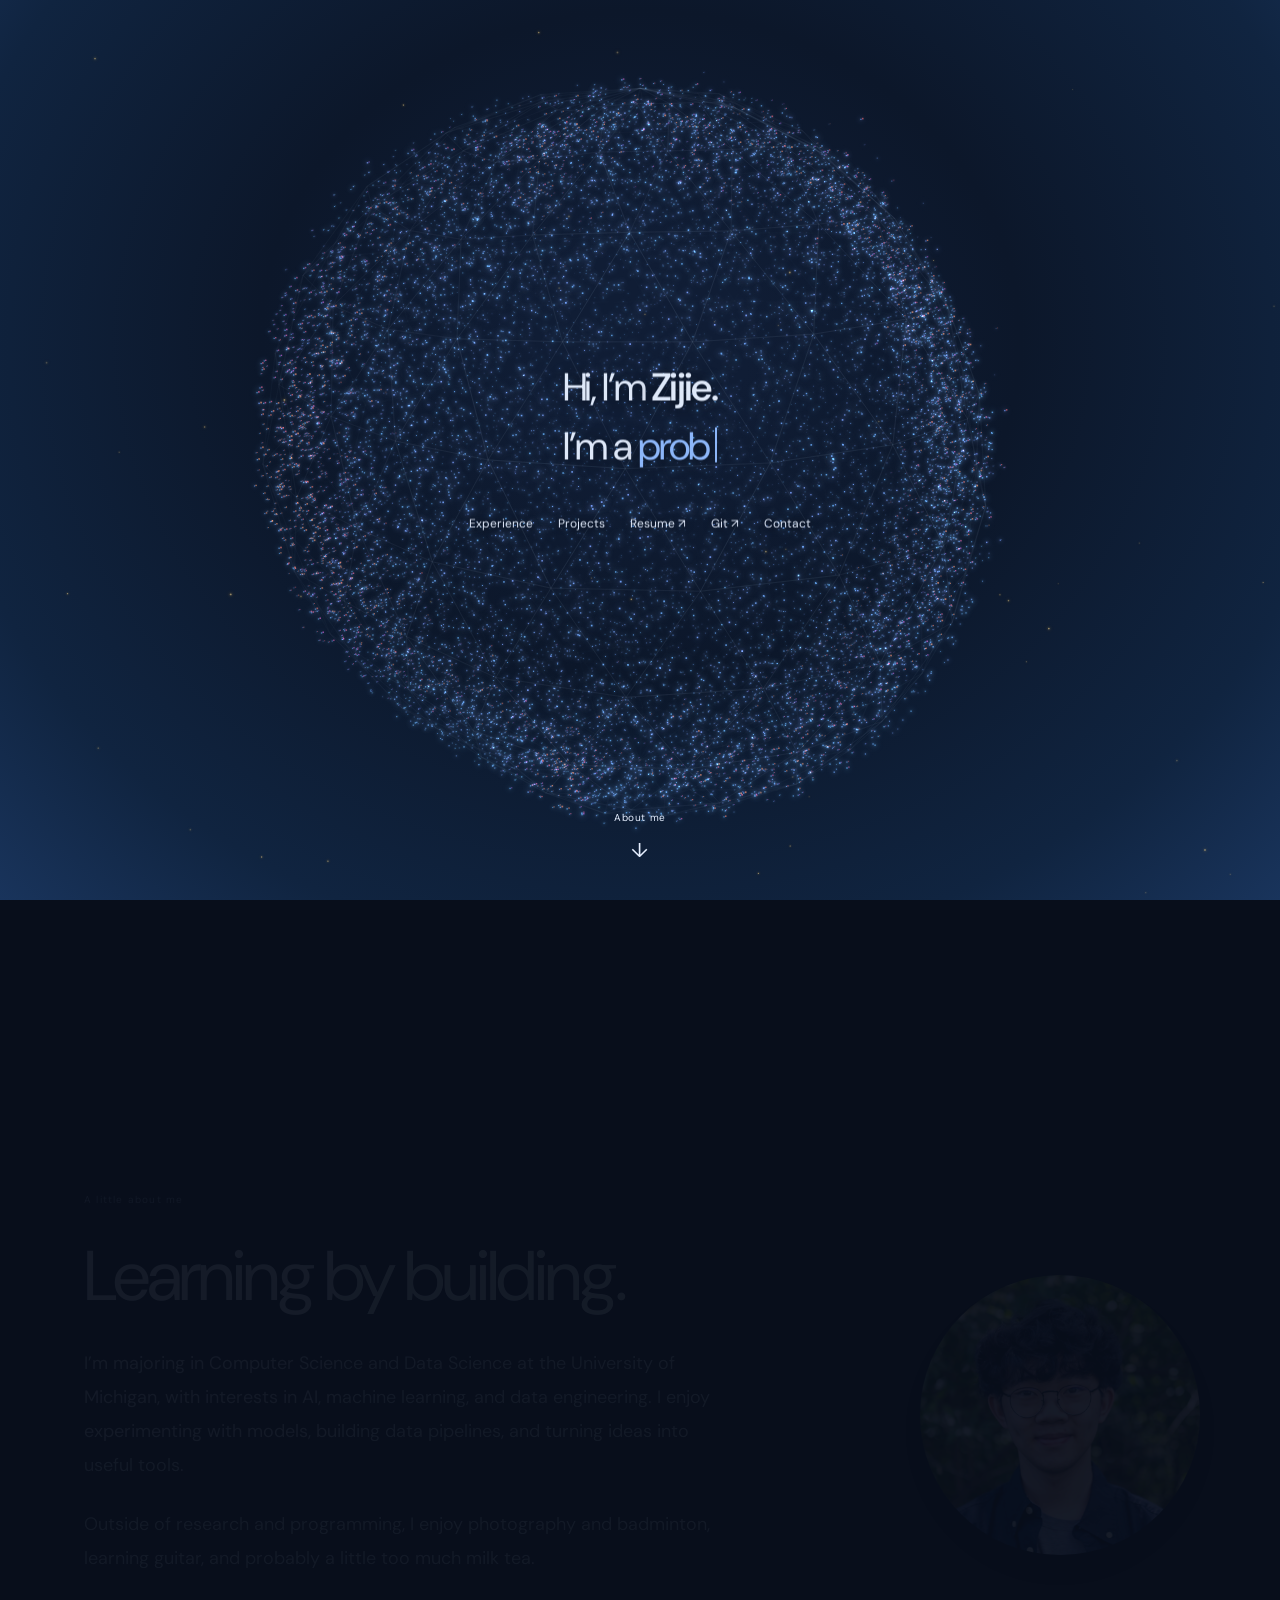
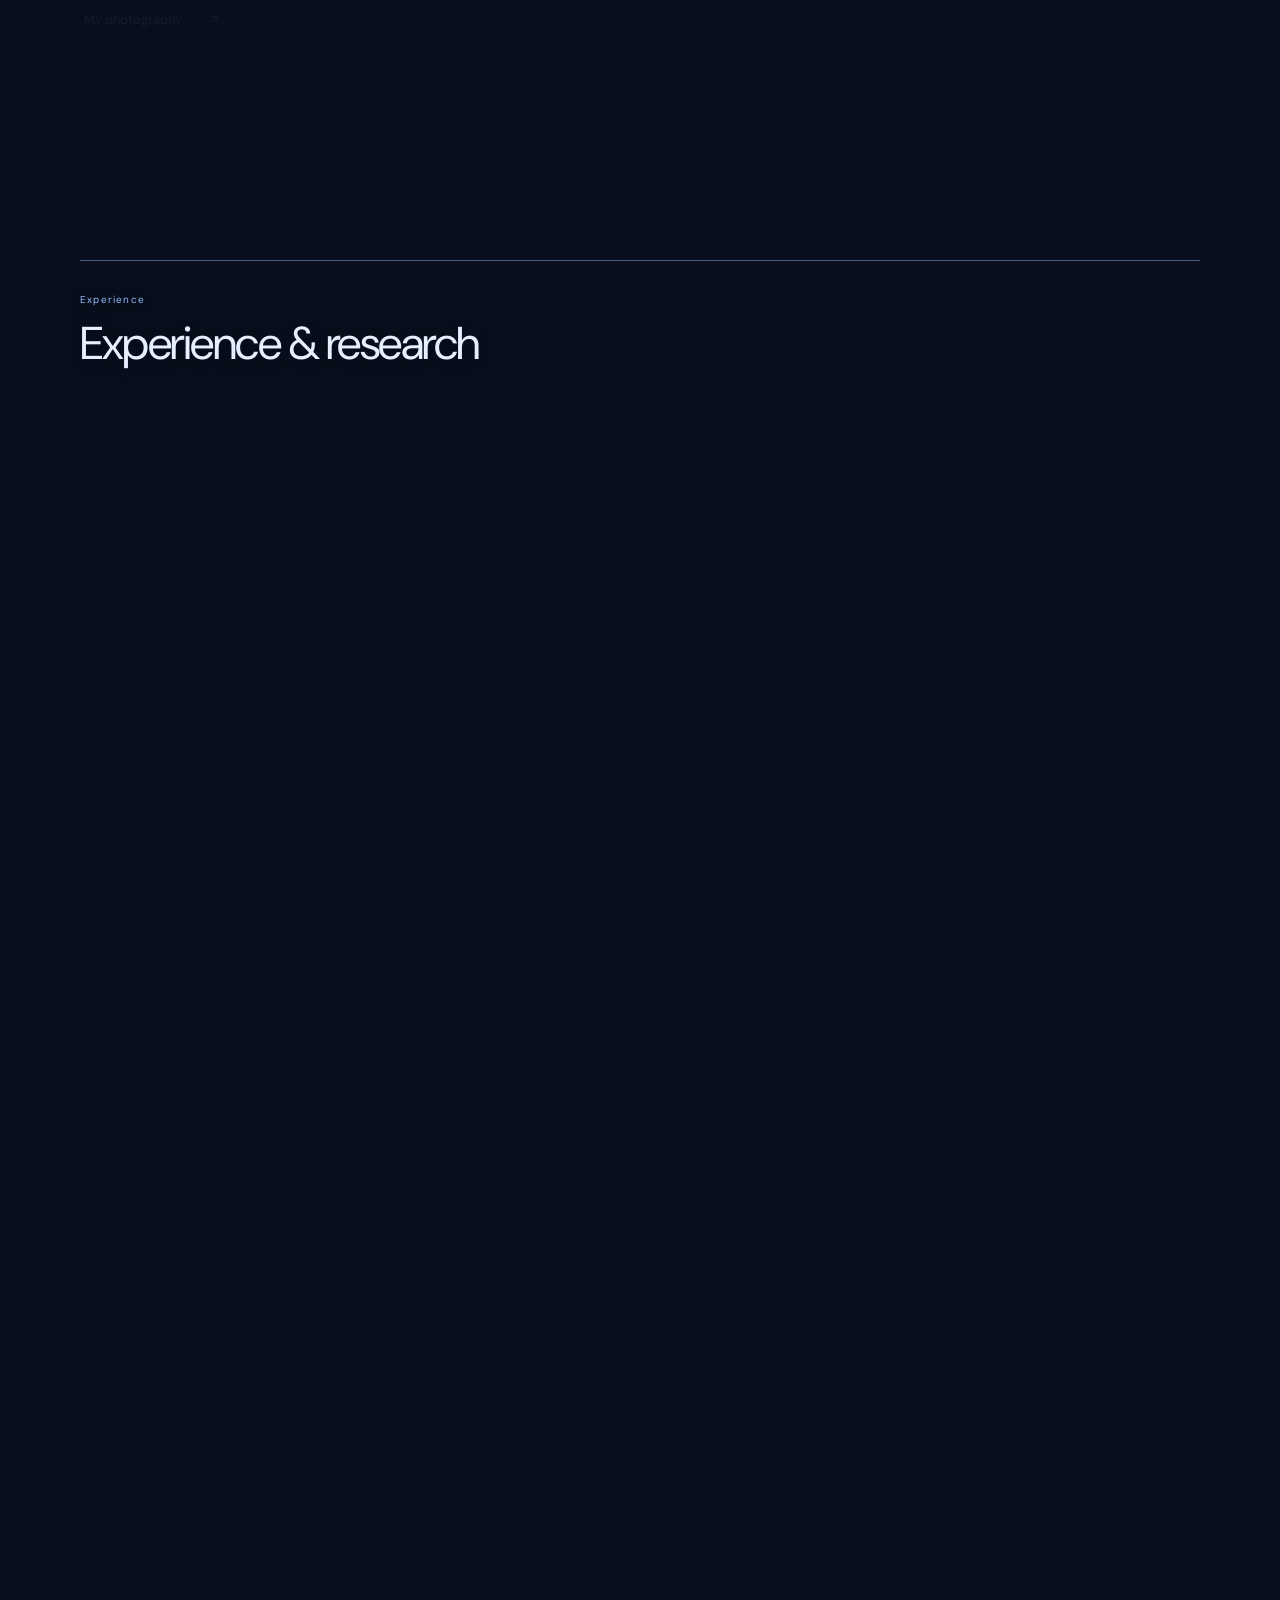
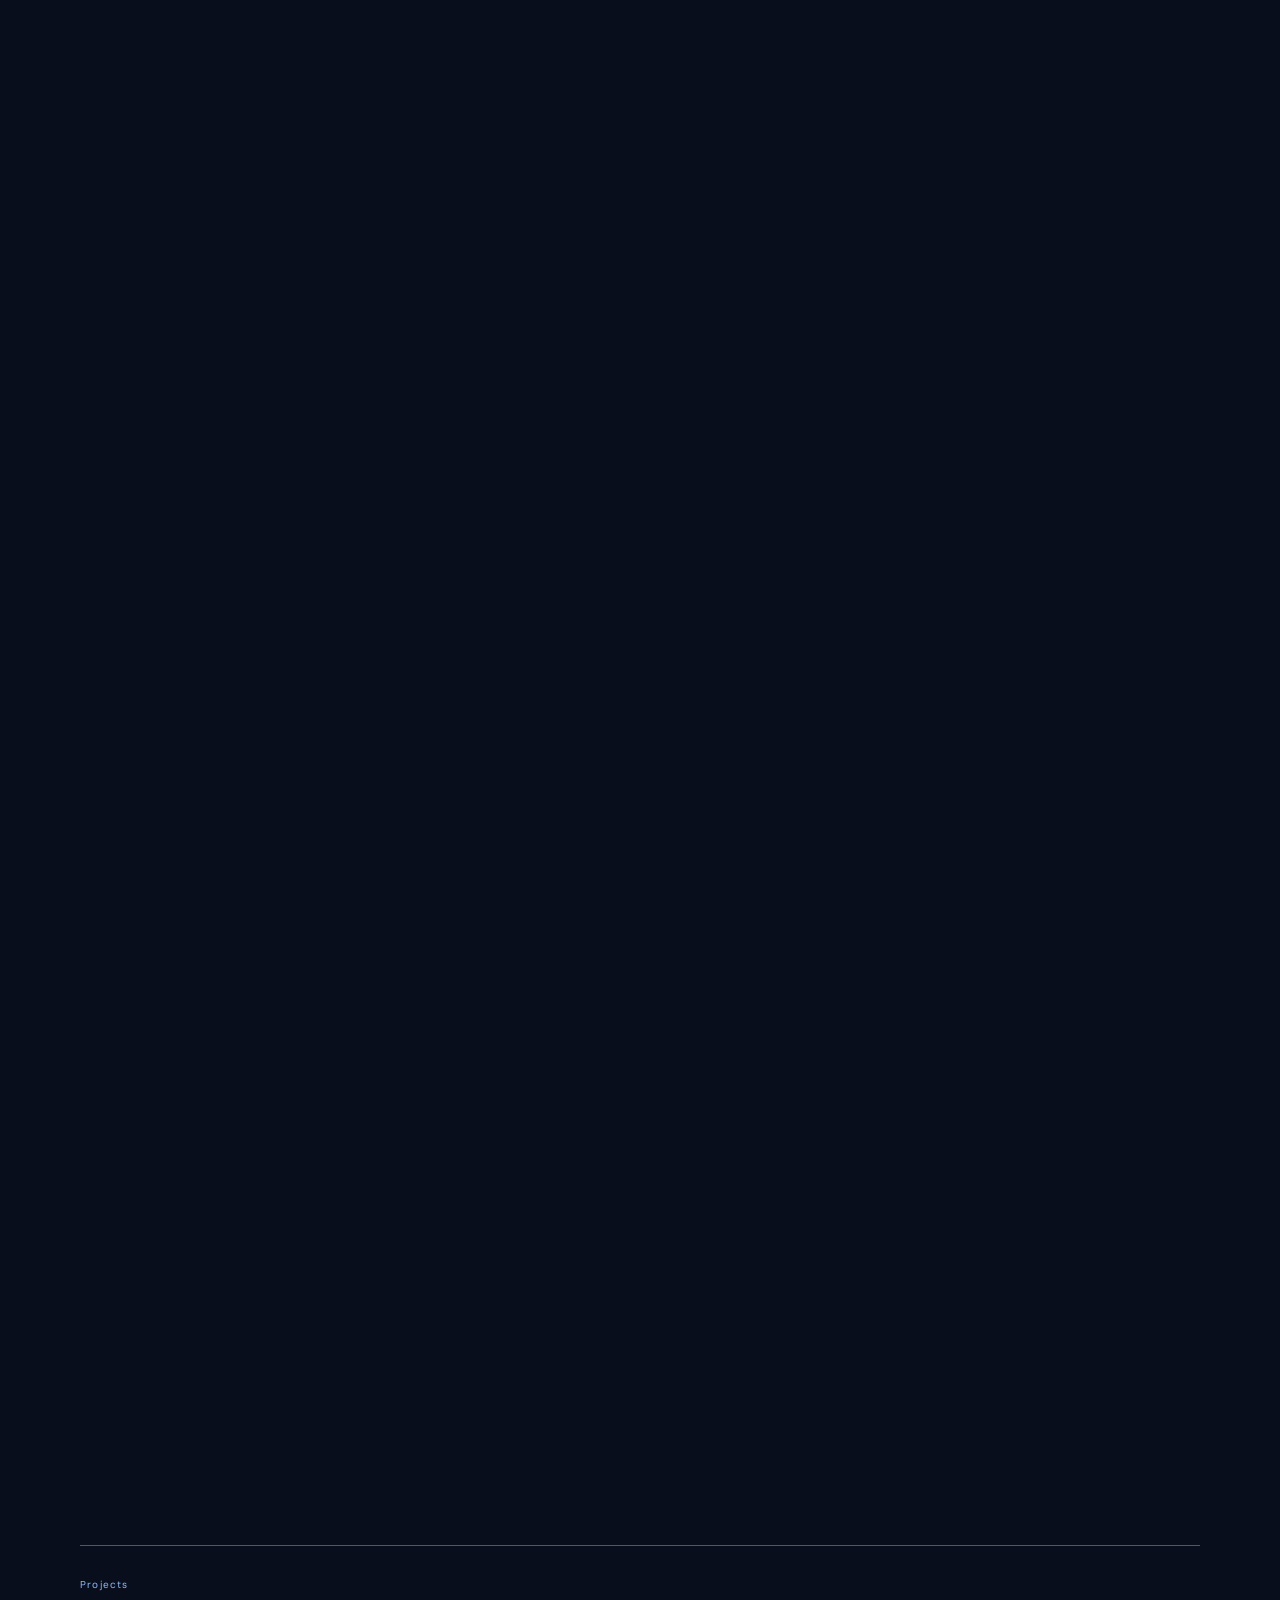
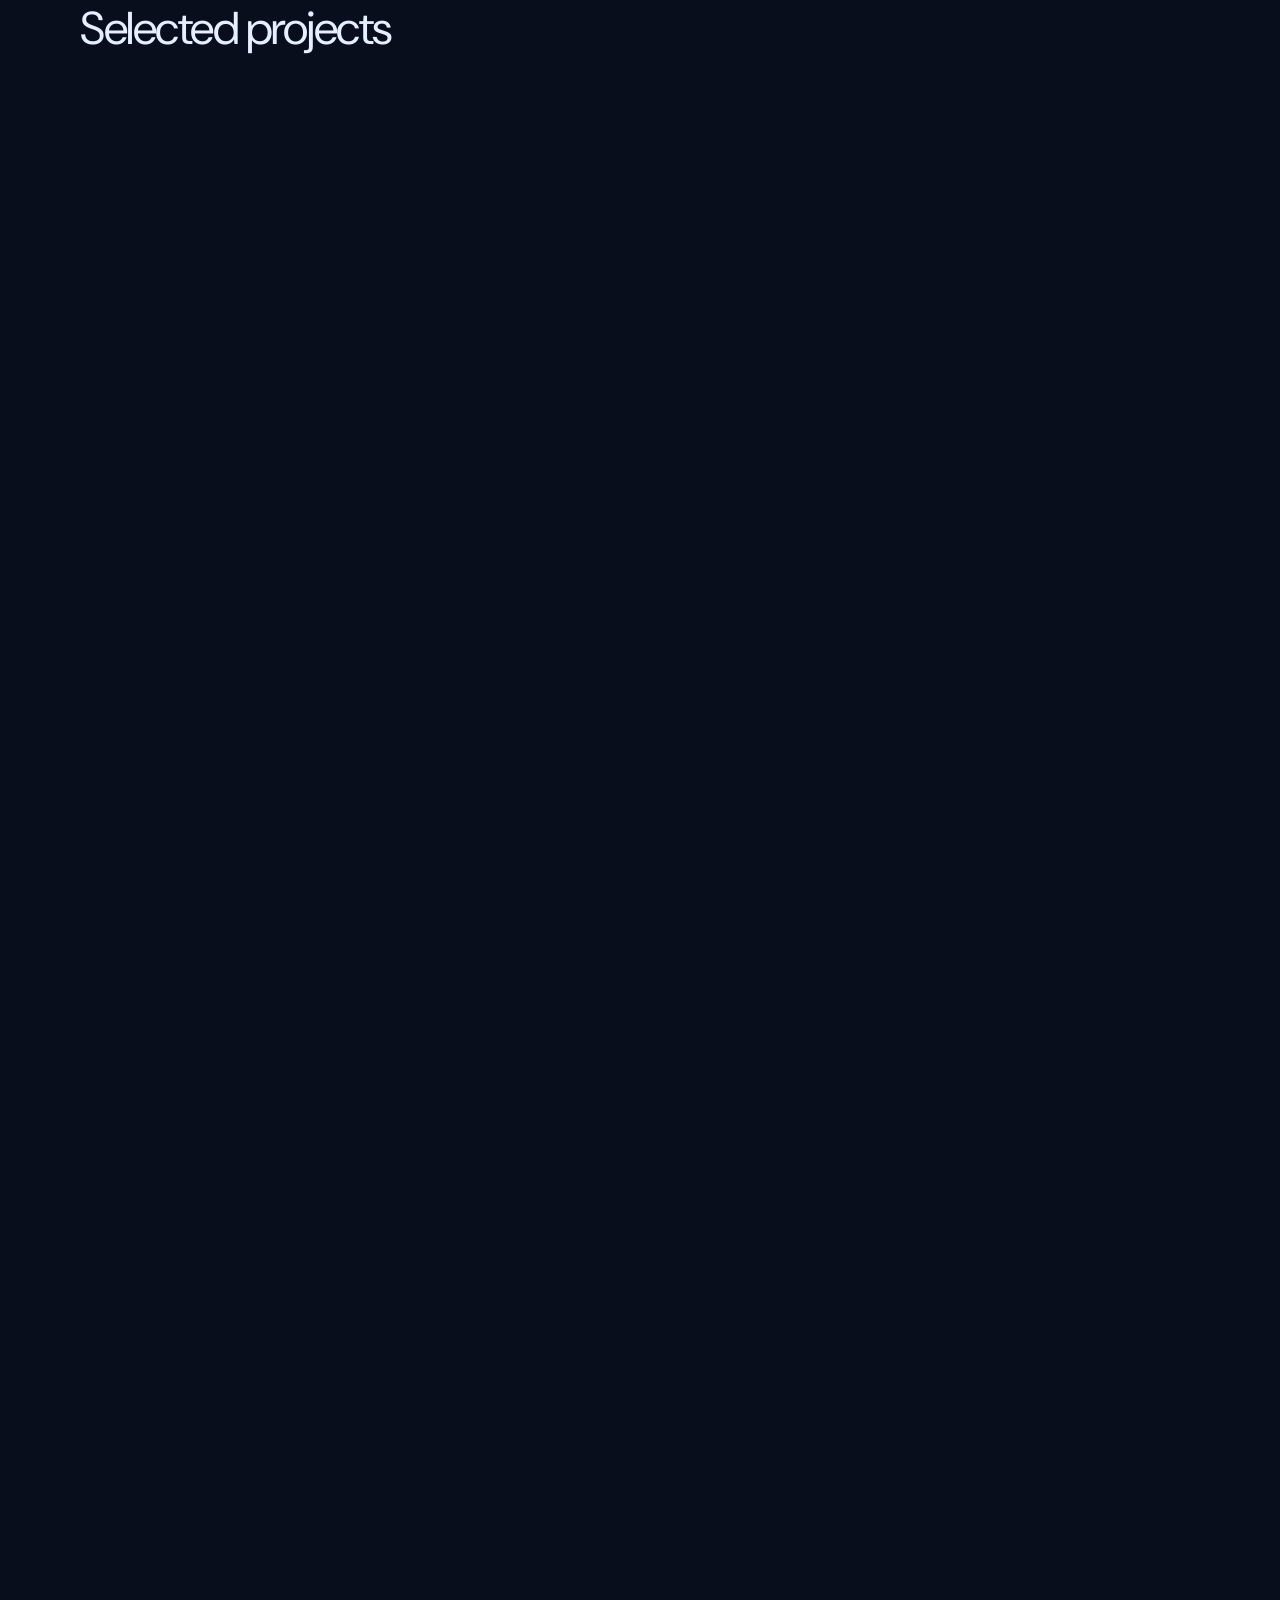
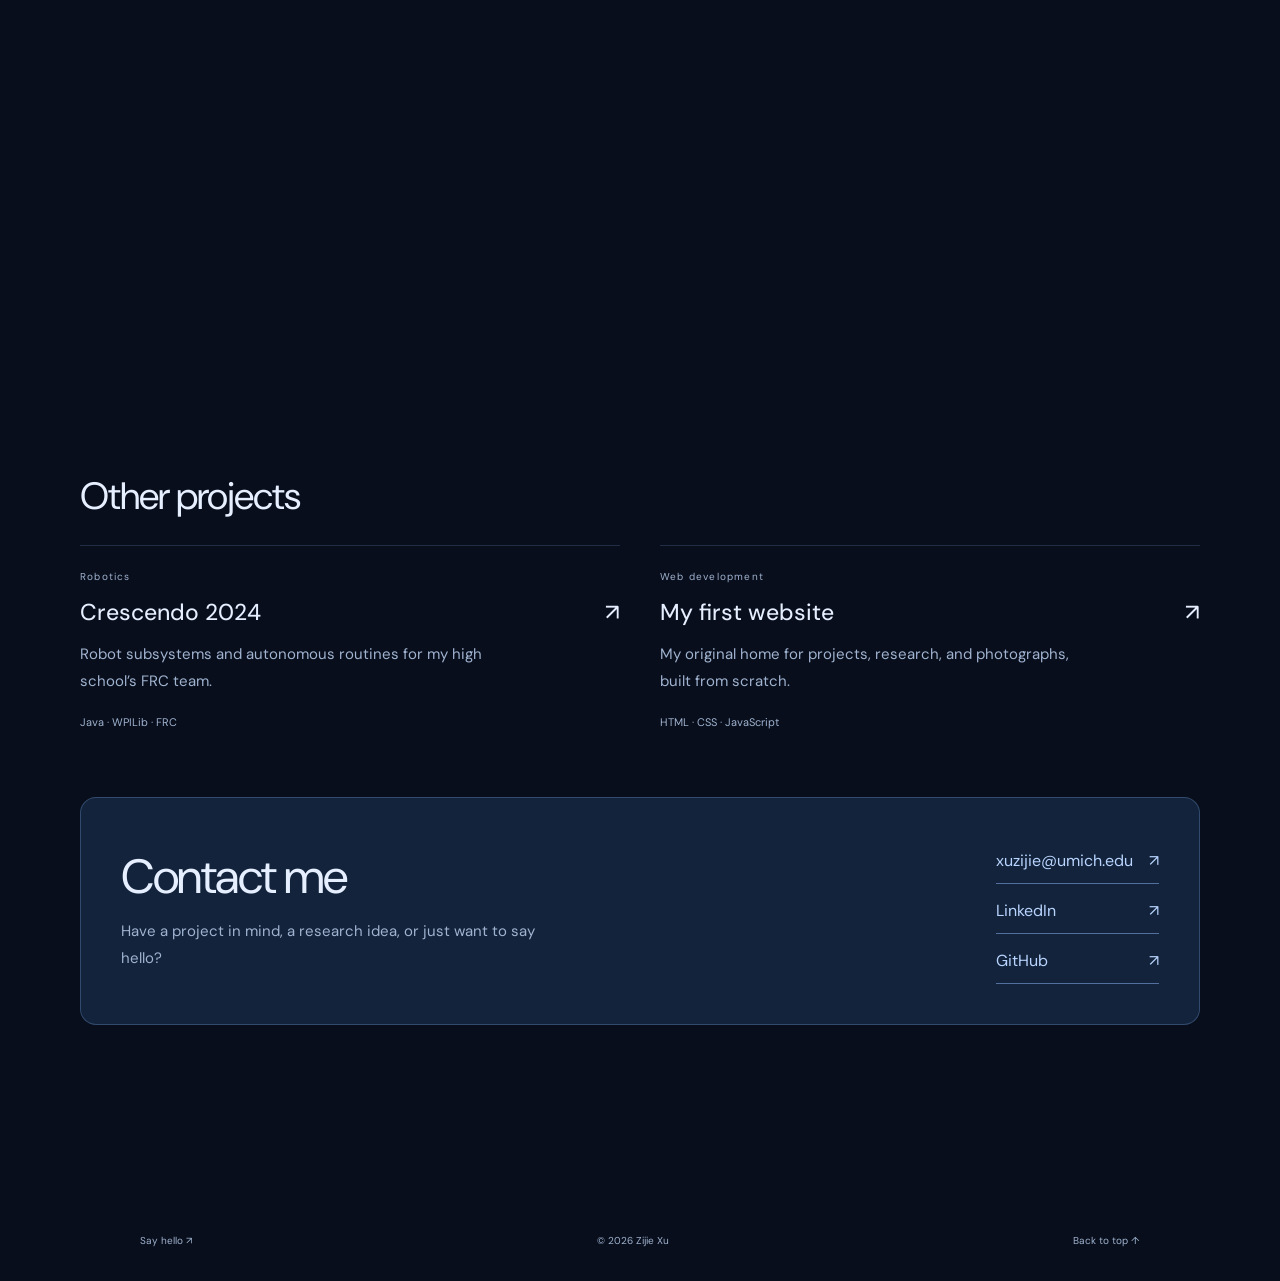
==== index.html @ b8e92b86 "initial commit" ====
<!doctype html>
<html lang="en">
<head>
  <meta charset="utf-8">
  <meta name="viewport" content="width=device-width, initial-scale=1">
  <meta name="description" content="I'm Zijie Xu, a Computer Science and Data Science student at the University of Michigan exploring machine learning, building things, and taking photos.">
  <meta name="theme-color" content="#080e1b">
  <meta property="og:title" content="Zijie Xu">
  <meta property="og:description" content="Data science, machine learning, and a little curiosity.">
  <title>Zijie Xu</title>
  <link rel="icon" href="assets/favicon.svg" type="image/svg+xml">
  <link rel="stylesheet" href="style.css">
  <script src="script.js" defer></script>
  <script src="motion.js" defer></script>
</head>
<body>
  <div class="sand-background" aria-hidden="true"><canvas id="sand"></canvas></div>
  <a class="skip-link" href="#main">Skip to content</a>
  <main id="main">
    <section id="about" class="intro" aria-labelledby="intro-title">
      <div class="intro-content">
        <h1 id="intro-title">Hi, I’m <strong>Zijie.</strong><br>I’m a <span class="role-word" data-role aria-live="polite"></span><span class="typing-caret" aria-hidden="true"></span></h1>
        <nav class="intro-links" aria-label="My links">
          <a href="#experience">Experience</a>
          <a href="#projects">Projects</a>
          <a href="assets/resume.pdf" target="_blank" rel="noopener">Resume ↗</a>
          <a href="https://github.com/xuz24" target="_blank" rel="noopener">Git ↗</a>
          <a href="#contact">Contact</a>
        </nav>
      </div>
      <a class="scroll-cue" href="#about-me" aria-label="Scroll to About me"><span>About me</span><span aria-hidden="true">↓</span></a>
    </section>
    <section id="about-me" class="bio-section" aria-labelledby="bio-title">
      <div class="bio-content">
        <p class="project-index">A little about me</p>
        <h2 id="bio-title">Learning by building.</h2>
        <p>I’m majoring in Computer Science and Data Science at the University of Michigan, with interests in AI, machine learning, and data engineering. I enjoy experimenting with models, building data pipelines, and turning ideas into useful tools.</p>
        <p>Outside of research and programming, I enjoy photography and badminton, learning guitar, and probably a little too much milk tea.</p>
        <a class="project-link" href="gallery.html">My photography <span aria-hidden="true">↗</span></a>
      </div>
      <img class="bio-photo" src="assets/profile.jpg" width="900" height="848" alt="Portrait of Zijie Xu" loading="lazy" decoding="async">
    </section>
    <section id="work" aria-label="Experience and projects">
      <section id="experience" class="work-experience" aria-labelledby="experience-title">
        <article class="experience-entry experience-with-image experience-entry-first">
          <header class="section-heading">
            <p class="project-index">Experience</p>
            <h2 id="experience-title">Experience &amp; research</h2>
          </header>
          <div class="experience-content">
            <p class="project-index">01 / 05 <span>Experience</span></p>
            <h3>GEMS Lab</h3>
            <p class="experience-role">Research Intern</p>
          <div class="experience-meta">
            <p><time datetime="2026-03">March 2026</time> — Present</p>
            <p>Ann Arbor, MI</p>
          </div>
            <ul>
              <li>Reimplemented MD-Syn in PyTorch without published code to reproduce baseline results for drug–drug synergy prediction, achieving <strong>0.91 AUROC</strong> on DrugCombDB.</li>
              <li>Conducted ablation studies across 1D and 2D feature extraction modules, finding that 1D features accounted for approximately <strong>99% of AUROC performance</strong>, while adding 2D features improved recall by <strong>2.4 points</strong>.</li>
              <li>Implemented Tucker decomposition to generate drug–protein graph embeddings, improving AUROC by <strong>0.02–0.07</strong> over the identity-only baseline on in- and out-of-distribution drug splits.</li>
            </ul>
          </div>
          <a class="experience-visual" href="assets/graph_overview.png" target="_blank" rel="noopener" aria-label="View full-size image: DrugComb drug–protein graph and connection statistics">
            <img src="assets/graph_overview.png" width="3060" height="1800" alt="DrugComb drug–protein graph and connection statistics" loading="lazy" decoding="async">
          </a>
        </article>

        <article class="experience-entry experience-with-image">
          <div class="experience-content">
            <p class="project-index">02 / 05 <span>Experience</span></p>
            <h3>Michigan Institute for Data and AI in Society</h3>
            <p class="experience-role">Software Developer</p>
          <div class="experience-meta">
            <p><time datetime="2026-08">Aug. 2026</time> — Present</p>
            <p>Ann Arbor, MI</p>
          </div>
            <ul>
              <li>Updated a federal grant tracker used by <strong>675+ affiliate faculty members</strong>, adding <strong>1,100+ opportunities</strong> and improving pipelines that process data from Grants.gov, SAM.gov, and the Federal Register.</li>
            </ul>
          </div>
          <a class="experience-visual" href="assets/grant_tracker.png" target="_blank" rel="noopener" aria-label="View full-size image: MIDAS AI and Data Science Funding Digest grant tracker">
            <img src="assets/grant_tracker.png" width="2516" height="1514" alt="MIDAS AI and Data Science Funding Digest grant tracker" loading="lazy" decoding="async">
          </a>
        </article>

        <article class="experience-entry experience-with-image">
          <div class="experience-content">
            <p class="project-index">03 / 05 <span>Experience</span></p>
            <h3>Innovation for Impact</h3>
            <p class="experience-role">Software Developer</p>
          <div class="experience-meta">
            <p><time datetime="2026-01">Jan. 2026</time> — Present</p>
            <p>Ann Arbor, MI</p>
          </div>
            <ul>
              <li>Built a chemotherapy dose scheduling web app for Michigan Medicine using <strong>Flask and a SQLite + JSON database</strong>, collaborating with a cross-functional team to replace pen-and-paper workflows and improve efficiency.</li>
            </ul>
          </div>
          <a class="experience-visual" href="assets/mich_med.png" target="_blank" rel="noopener" aria-label="View full-size image: Michigan Medicine chemotherapy dose scheduling application">
            <img src="assets/mich_med.png" width="1884" height="1414" alt="Michigan Medicine chemotherapy dose scheduling application" loading="lazy" decoding="async">
          </a>
        </article>

        <article class="experience-entry experience-with-image">
          <div class="experience-content">
            <p class="project-index">04 / 05 <span>Experience</span></p>
            <h3>ARTIST Group</h3>
            <p class="experience-role">Research Assistant</p>
          <div class="experience-meta">
            <p><time datetime="2025-05">May 2025</time> — <time datetime="2025-12">Dec. 2025</time></p>
            <p>Ann Arbor, MI</p>
          </div>
            <ul>
              <li>Reduced manual data processing time by <strong>70%</strong> with a Python pipeline that automated cement plant-to-city transport distance calculations using the OpenRouteService API.</li>
              <li>Optimized routes to cut transportation carbon emissions by <strong>16%</strong>, implementing a minimum-cost flow algorithm to model cement distribution.</li>
            </ul>
          </div>
          <a class="experience-visual" href="assets/cement_flow.png" target="_blank" rel="noopener" aria-label="View full-size image: Cement distribution dashboard showing shipment routes and flow volumes">
            <img src="assets/cement_flow.png" width="2334" height="1552" alt="Cement distribution dashboard showing shipment routes and flow volumes" loading="lazy" decoding="async">
          </a>
        </article>

        <article class="experience-entry experience-with-image">
          <div class="experience-content">
            <p class="project-index">05 / 05 <span>Experience</span></p>
            <h3>Computer Vision Lab</h3>
            <p class="experience-role">Research Intern</p>
          <div class="experience-meta">
            <p><time datetime="2025-05">May 2025</time> — <time datetime="2025-08">Aug. 2025</time></p>
            <p>East Lansing, MI</p>
          </div>
            <ul>
              <li>Built a PyTorch evaluation framework using MaskDINO to compare object-masked and full-image depth estimation metrics, revealing model bias toward foreground objects over global scene geometry.</li>
              <li>Evaluated Metric3D and UniDepth across distance ranges on KITTI and DDAD benchmarks using NumPy and OpenCV, finding a <strong>15–20% accuracy drop beyond 30 meters</strong>.</li>
            </ul>
          </div>
          <a class="experience-visual" href="assets/metric3d.png" target="_blank" rel="noopener" aria-label="View full-size image: Metric3D examples showing source images, depth estimates, and surface normals">
            <img src="assets/metric3d.png" width="1842" height="778" alt="Metric3D examples showing source images, depth estimates, and surface normals" loading="lazy" decoding="async">
          </a>
        </article>
      </section>
      <section id="projects" class="projects" aria-labelledby="projects-title">
      <article class="project-section project-with-image project-section-first">
        <header class="section-heading">
          <p class="project-index">Projects</p>
          <h2 id="projects-title">Selected projects</h2>
        </header>
        <div class="project-content">
          <p class="project-index">01 / 04 <span>Generative AI</span></p>
          <h2>Instruction-Tuned Diffusion Model for Image Editing</h2>
          <p class="project-description">Fine-tuned Stable Diffusion with LoRA for text-conditioned image edits, using classifier-free guidance on both text and source images to control edit strength and prompt adherence.</p>
          <p class="project-description project-result">Trained on the Great Lakes HPC cluster for <strong>50+ hours</strong> on <strong>250k+ instruction–image pairs</strong>.</p>
          <p class="project-stack">Python · PyTorch · Stable Diffusion</p>
          <a class="project-link" href="https://github.com/xuz24/nl_image_editor" target="_blank" rel="noopener">View project on GitHub <span aria-hidden="true">↗</span></a>
        </div>
        <a class="project-visual" href="assets/diffusion.png" target="_blank" rel="noopener" aria-label="View full-size image: Diffusion image editor showing a city photograph transformed into a Van Gogh-style painting">
          <img src="assets/diffusion.png" width="2904" height="1522" alt="Diffusion image editor showing a city photograph transformed into a Van Gogh-style painting" loading="lazy" decoding="async">
        </a>
      </article>
      <article class="project-section project-with-image">
        <div class="project-content">
          <p class="project-index">02 / 04 <span>Accessibility</span></p>
          <h2>A small gesture.<br>A new way to connect.</h2>
          <p class="project-description">VoiceLink turns facial and head movements into real-time web controls, creating a hands-free experience for people with motor impairments.</p>
          <p class="project-stack">MediaPipe · React · Python</p>
          <a class="project-link" href="https://devpost.com/software/voicelink-3o41in" target="_blank" rel="noopener">VoiceLink <span aria-hidden="true">↗</span></a>
        </div>
        <a class="project-visual" href="assets/voicelink.png" target="_blank" rel="noopener" aria-label="View full-size image: VoiceLink gesture-controlled communication interface">
          <img src="assets/voicelink.png" width="3016" height="1718" alt="VoiceLink interface with a camera view, suggested responses, and a gesture-controlled keyboard" loading="lazy" decoding="async">
        </a>
      </article>
      <article class="project-section project-with-image">
        <div class="project-content">
          <p class="project-index">03 / 04 <span>Machine learning</span></p>
          <h2>The first 15 minutes<br>tell a story.</h2>
          <p class="project-description">Analyzing early-game metrics from 10,000+ professional League of Legends matches to predict the outcome, with 74% classification accuracy.</p>
          <p class="project-stack">Python · pandas · scikit-learn</p>
          <a class="project-link" href="https://github.com/xuz24/league-of-legends-analysis" target="_blank" rel="noopener">League of Legends Analysis <span aria-hidden="true">↗</span></a>
        </div>
        <a class="project-visual" href="assets/league_analysis.png" target="_blank" rel="noopener" aria-label="View full-size image: League of Legends prediction model results and training and testing score comparison">
          <img src="assets/league_analysis.png" width="1600" height="1578" alt="League of Legends prediction model results and training and testing score comparison" loading="lazy" decoding="async">
        </a>
      </article>
      <article class="project-section project-with-image">
        <div class="project-content">
          <p class="project-index">04 / 04 <span>Data analysis</span></p>
          <h2>Finding patterns<br>in the wild.</h2>
          <p class="project-description">Exploring the balance between wolves and moose on Isle Royale through population data, regression modeling, and hypothesis testing.</p>
          <p class="project-stack">pandas · NumPy · Matplotlib · seaborn</p>
          <a class="project-link" href="https://github.com/xuz24/isle-royale-wolf-moose" target="_blank" rel="noopener">Isle Royale Population Analysis <span aria-hidden="true">↗</span></a>
        </div>
        <a class="project-visual" href="assets/isle_royale.png" target="_blank" rel="noopener" aria-label="View full-size image: Isle Royale exploratory analysis showing the distribution of moose ages at death">
          <img src="assets/isle_royale.png" width="1186" height="1350" alt="Isle Royale exploratory analysis showing the distribution of moose ages at death" loading="lazy" decoding="async">
        </a>
      </article>
      </section>
    </section>
    <section class="closing-section" aria-label="Other projects and contact">
      <section class="other-projects" aria-labelledby="other-projects-title">
        <h2 id="other-projects-title">Other projects</h2>
        <div class="other-projects-grid">
          <article class="other-project">
            <p class="project-index">Robotics</p>
            <h3><a href="https://github.com/1504/Crescendo2024" target="_blank" rel="noopener">Crescendo 2024 <span aria-hidden="true">↗</span></a></h3>
            <p>Robot subsystems and autonomous routines for my high school’s FRC team.</p>
            <p class="project-stack">Java · WPILib · FRC</p>
          </article>
          <article class="other-project">
            <p class="project-index">Web development</p>
            <h3><a href="https://github.com/xuz24/website" target="_blank" rel="noopener">My first website <span aria-hidden="true">↗</span></a></h3>
            <p>My original home for projects, research, and photographs, built from scratch.</p>
            <p class="project-stack">HTML · CSS · JavaScript</p>
          </article>
        </div>
      </section>
      <section id="contact" class="contact-card" aria-labelledby="contact-title">
        <div>
          <h2 id="contact-title">Contact me</h2>
          <p>Have a project in mind, a research idea, or just want to say hello?</p>
        </div>
        <div class="contact-links">
          <a class="contact-link" href="mailto:xuzijie@umich.edu">xuzijie@umich.edu <span aria-hidden="true">↗</span></a>
          <a class="contact-link" href="https://www.linkedin.com/in/zijie-xu/" target="_blank" rel="noopener">LinkedIn <span aria-hidden="true">↗</span></a>
          <a class="contact-link" href="https://github.com/xuz24" target="_blank" rel="noopener">GitHub <span aria-hidden="true">↗</span></a>
        </div>
      </section>
    </section>
  </main>
  <footer><a href="mailto:xuzijie@umich.edu">Say hello ↗</a><span>© <span data-year>2026</span> Zijie Xu</span><a href="#about">Back to top ↑</a></footer>
</body>
</html>
---- style.css ----
@import url('https://fonts.googleapis.com/css2?family=DM+Sans:wght@400;450;500;550&display=swap');

:root {
  color-scheme: dark;
  --ink: #e6efff;
  --blue: #91bbff;
  --muted: #a0b3d0;
}
* { box-sizing: border-box; }
html { scroll-behavior: smooth; overscroll-behavior-y: none; }
html:has(.intro) { scroll-snap-type: y mandatory; }
.intro, .bio-section, .experience-entry, .project-section { scroll-snap-align: start; scroll-snap-stop: always; }
footer { scroll-snap-align: end; }
body { margin: 0; overscroll-behavior-y: none; background: #080e1b; color: var(--ink); font-family: 'DM Sans', sans-serif; -webkit-font-smoothing: antialiased; }
a { color: inherit; text-decoration: none; }
a:focus-visible { outline: 2px solid var(--blue); outline-offset: 7px; border-radius: 2px; }
::selection { background: #294e83; color: #f4f8ff; }
.sand-background { position: fixed; inset: 0; z-index: 0; pointer-events: none; background: radial-gradient(ellipse at 50% 38%, #101d35 12%, #0c172a 42%, #102440 78%, #19345c); }
#sand { display: block; width: 100%; height: 100%; }
#main { position: relative; z-index: 1; }
.intro { position: relative; isolation: isolate; overflow: hidden; min-height: 100svh; min-height: 100dvh; display: grid; place-items: center; padding: 110px 32px; }
.intro-content, .project-content, footer { position: relative; z-index: 1; }
.intro-content {
  width: min(770px, 100%);
  text-align: center;
  will-change: transform, opacity;
}
h1 { margin: 0; font-size: clamp(26px, 3.05vw, 43px); line-height: 1.5; font-weight: 400; letter-spacing: -1.6px; text-wrap: balance; text-shadow: 0 2px 20px rgba(0, 0, 0, .65); }
h1 strong { font-weight: 550; }
h1 span { color: var(--blue); }
.role-word { white-space: nowrap; }
.typing-caret { display: inline-block; width: 2px; height: .9em; margin-left: 5px; vertical-align: -.08em; background: var(--blue); animation: caret-blink 1s steps(1, end) infinite; }
@keyframes caret-blink { 50% { opacity: 0; } }
.intro-links { display: flex; justify-content: center; flex-wrap: wrap; column-gap: 25px; row-gap: 15px; margin-top: 34px; font-size: 12px; }
.intro-links a, footer a { padding-block: 6px; transition: color .2s; }
.intro-links a:hover, footer a:hover { color: #c0e5ff; }
.intro-links { text-shadow: 0 1px 10px rgba(0, 0, 0, .7); }
.scroll-cue { position: absolute; bottom: 37px; left: 50%; transform: translateX(-50%); display: flex; flex-direction: column; align-items: center; gap: 13px; font-size: 10px; letter-spacing: .6px; }
.scroll-cue span:last-child { font-size: 20px; }
.projects { position: relative; }
.section-heading { grid-column: 1 / -1; grid-row: 1; width: 100%; padding-top: 32px; border-top: 1px solid #91bbff70; }
.section-heading .project-index { color: var(--blue); margin-bottom: 12px; }
.section-heading h2 { font-size: clamp(30px, 3.6vw, 46px); letter-spacing: -1.5px; margin: 0; }
.bio-section { width: min(1184px, 100%); margin-inline: auto; min-height: 100svh; display: grid; place-items: center; padding: 100px 32px; gap: 48px; }
.bio-photo { display: block; width: 280px; max-width: 100%; height: auto; aspect-ratio: 1; object-fit: cover; border-radius: 50%; box-shadow: 0 16px 48px #0004; will-change: transform, opacity; }
.bio-content { width: min(760px, 100%); will-change: transform, opacity; }
.bio-content > p:not(.project-index) { max-width: 650px; color: #c6d3e6; font-size: 18px; line-height: 1.9; margin: 0 0 24px; }
.bio-content .project-link { margin-top: 12px; }
.project-section { min-height: 100svh; display: grid; place-items: center; padding: 100px 32px; }
.project-content { width: min(760px, 100%); will-change: transform, opacity; }
.project-index { font-size: 10px; letter-spacing: 1.2px; margin: 0 0 31px; color: var(--muted); }
.project-index span { margin-left: 24px; letter-spacing: .3px; }
h2 { font-size: clamp(38px, 5.5vw, 72px); line-height: 1.12; letter-spacing: -3px; font-weight: 400; margin: 0 0 30px; }
.project-description { max-width: 505px; font-size: 16px; line-height: 1.85; color: var(--muted); margin: 0; }
.project-result { margin-top: 16px; }
.project-result strong { color: var(--ink); font-weight: 500; }
.project-stack { font-size: 11px; line-height: 1.8; color: var(--muted); margin: 23px 0 34px; }
.project-link { display: inline-flex; align-items: center; gap: 28px; font-size: 13px; border-bottom: 1px solid #45658e; padding-block: 0 9px; }
.project-link span { transition: transform .25s; }
.project-link:hover span { transform: translate(3px, -3px); }
.work-experience { position: relative; z-index: 1; text-shadow: 0 2px 14px #080e1b; }
.visually-hidden { position: absolute; width: 1px; height: 1px; padding: 0; margin: -1px; overflow: hidden; clip-path: inset(50%); white-space: nowrap; border: 0; }
.experience-entry { min-height: 100svh; display: grid; place-items: center; padding: 100px 32px; }
.experience-content { width: min(760px, 100%); will-change: transform, opacity; }
.experience-meta { display: flex; flex-wrap: wrap; gap: 6px 24px; color: #b7c8df; font-size: 12px; line-height: 1.8; margin-bottom: 28px; }
.experience-meta p { margin: 0; }
.experience-entry h3 { margin: 0 0 22px; color: #f5f8ff; font-size: clamp(38px, 5.5vw, 72px); font-weight: 400; line-height: 1.12; letter-spacing: -3px; }
.experience-role { color: var(--blue); font-size: 16px; margin: 0 0 10px; }
.experience-entry ul { max-width: 620px; margin: 0; padding: 0; list-style: none; color: #c6d3e6; font-size: 16px; line-height: 1.85; }
.experience-entry li + li { margin-top: 16px; }
.experience-entry strong { color: var(--ink); font-weight: 500; }
.experience-visual, .project-visual { display: block; width: 100%; max-width: 560px; will-change: transform, opacity; }
.experience-visual img, .project-visual img { display: block; width: 100%; height: auto; border-radius: 8px; box-shadow: 0 16px 48px #0004; }
@media (min-width: 1000px) {
  .bio-section { grid-template-columns: minmax(0, 1fr) 280px; gap: 72px; }
  .experience-content { width: min(1120px, 100%); padding-right: 36%; }
  .experience-with-image, .project-with-image { width: min(1184px, 100%); margin-inline: auto; grid-template-columns: minmax(0, 1.2fr) minmax(0, 1fr); gap: 56px; }
  .experience-with-image .experience-content, .project-with-image .project-content { width: 100%; padding-right: 0; }
}
@media (max-width: 999px) {
  .bio-photo { grid-row: 2; width: 220px; }
  .experience-entry { padding-top: 270px; }
}
footer { width: min(1000px, calc(100% - 64px)); margin: 0 auto; padding: 28px 0; display: flex; align-items: center; justify-content: space-between; font-size: 10px; color: var(--muted); }
.closing-section { width: min(1184px, 100%); min-height: 100svh; margin-inline: auto; padding: 72px 32px; display: grid; align-content: center; gap: 64px; scroll-snap-align: start; scroll-snap-stop: always; }
.other-projects h2 { font-size: clamp(28px, 3vw, 38px); letter-spacing: -1px; margin-bottom: 28px; }
.other-projects-grid { display: grid; grid-template-columns: repeat(2, minmax(0, 1fr)); gap: 40px; }
.other-project { border-top: 1px solid #8cbcff30; padding-top: 24px; }
.other-project .project-index { margin-bottom: 14px; }
.other-project h3 { font-size: 23px; font-weight: 450; margin: 0 0 14px; }
.other-project h3 a { display: flex; justify-content: space-between; gap: 16px; }
.other-project a:hover { color: var(--blue); }
.other-project p:not(.project-index):not(.project-stack) { color: var(--muted); font-size: 15px; line-height: 1.8; margin: 0; max-width: 430px; }
.other-project .project-stack { margin: 18px 0 0; }
.contact-card { padding: 40px; border: 1px solid #8cbcff40; border-radius: 16px; background: #142640e6; display: flex; align-items: center; justify-content: space-between; gap: 32px; }
.contact-card h2 { font-size: clamp(32px, 4vw, 48px); letter-spacing: -1.5px; margin: 0 0 14px; }
.contact-card p { max-width: 440px; color: var(--muted); font-size: 15px; line-height: 1.8; margin: 0; }
.contact-links { display: grid; gap: 4px; flex-shrink: 0; }
.contact-link { display: flex; justify-content: space-between; color: #b9d5ff; font-size: 16px; padding-block: 12px; border-bottom: 1px solid #91bbff80; }
.contact-link span { margin-left: 16px; }
.contact-link:hover { color: #fff; }
.skip-link { position: fixed; top: -100px; left: 20px; z-index: 10; padding: 12px; background: #080e1b; }
.skip-link:focus { top: 20px; }
@media (max-width: 600px) {
  .intro { padding-inline: 26px; }
  h1 { font-size: 28px; letter-spacing: -.8px; line-height: 1.5; }
  .intro-links { max-width: 310px; margin-inline: auto; column-gap: 20px; margin-top: 28px; }
  .scroll-cue { bottom: 28px; }
  .project-section { padding: 90px 28px; }
  .bio-section { padding: 90px 28px; }
  .bio-content > p:not(.project-index) { font-size: 16px; }
  h2 { font-size: 42px; letter-spacing: -1.9px; }
  .project-description { font-size: 15px; }
  .experience-entry { padding: 270px 28px 90px; }
  .experience-entry h3 { font-size: 42px; letter-spacing: -1.9px; }
  .experience-entry ul { font-size: 15px; }
  footer { width: calc(100% - 48px); font-size: 9px; }
  .closing-section { padding: 64px 28px; gap: 40px; }
  .other-projects-grid { grid-template-columns: 1fr; gap: 28px; }
  .contact-card { padding: 28px 24px; flex-direction: column; align-items: flex-start; gap: 20px; }
  .contact-link { font-size: 14px; }
}
@media (max-width: 999px) {
  .experience-with-image, .project-with-image { padding-top: 90px; gap: 40px; }
  .experience-with-image .experience-visual, .project-with-image .project-visual { grid-row: 2; }
  .project-section-first .project-visual, .experience-entry-first .experience-visual { grid-row: 3; }
  .project-section-first .project-content, .experience-entry-first .experience-content { grid-row: 2; }
}
.project-section-first, .experience-entry-first { padding-top: 40px; row-gap: 48px; }
@media (prefers-reduced-motion: reduce) {
  html { scroll-behavior: auto; }
  html:has(.intro) { scroll-snap-type: none; }
  .intro-content, .bio-content, .bio-photo, .project-content, .experience-content, .experience-visual, .project-visual { transform: none !important; opacity: 1 !important; }
  *, *::before, *::after { transition: none !important; }
}
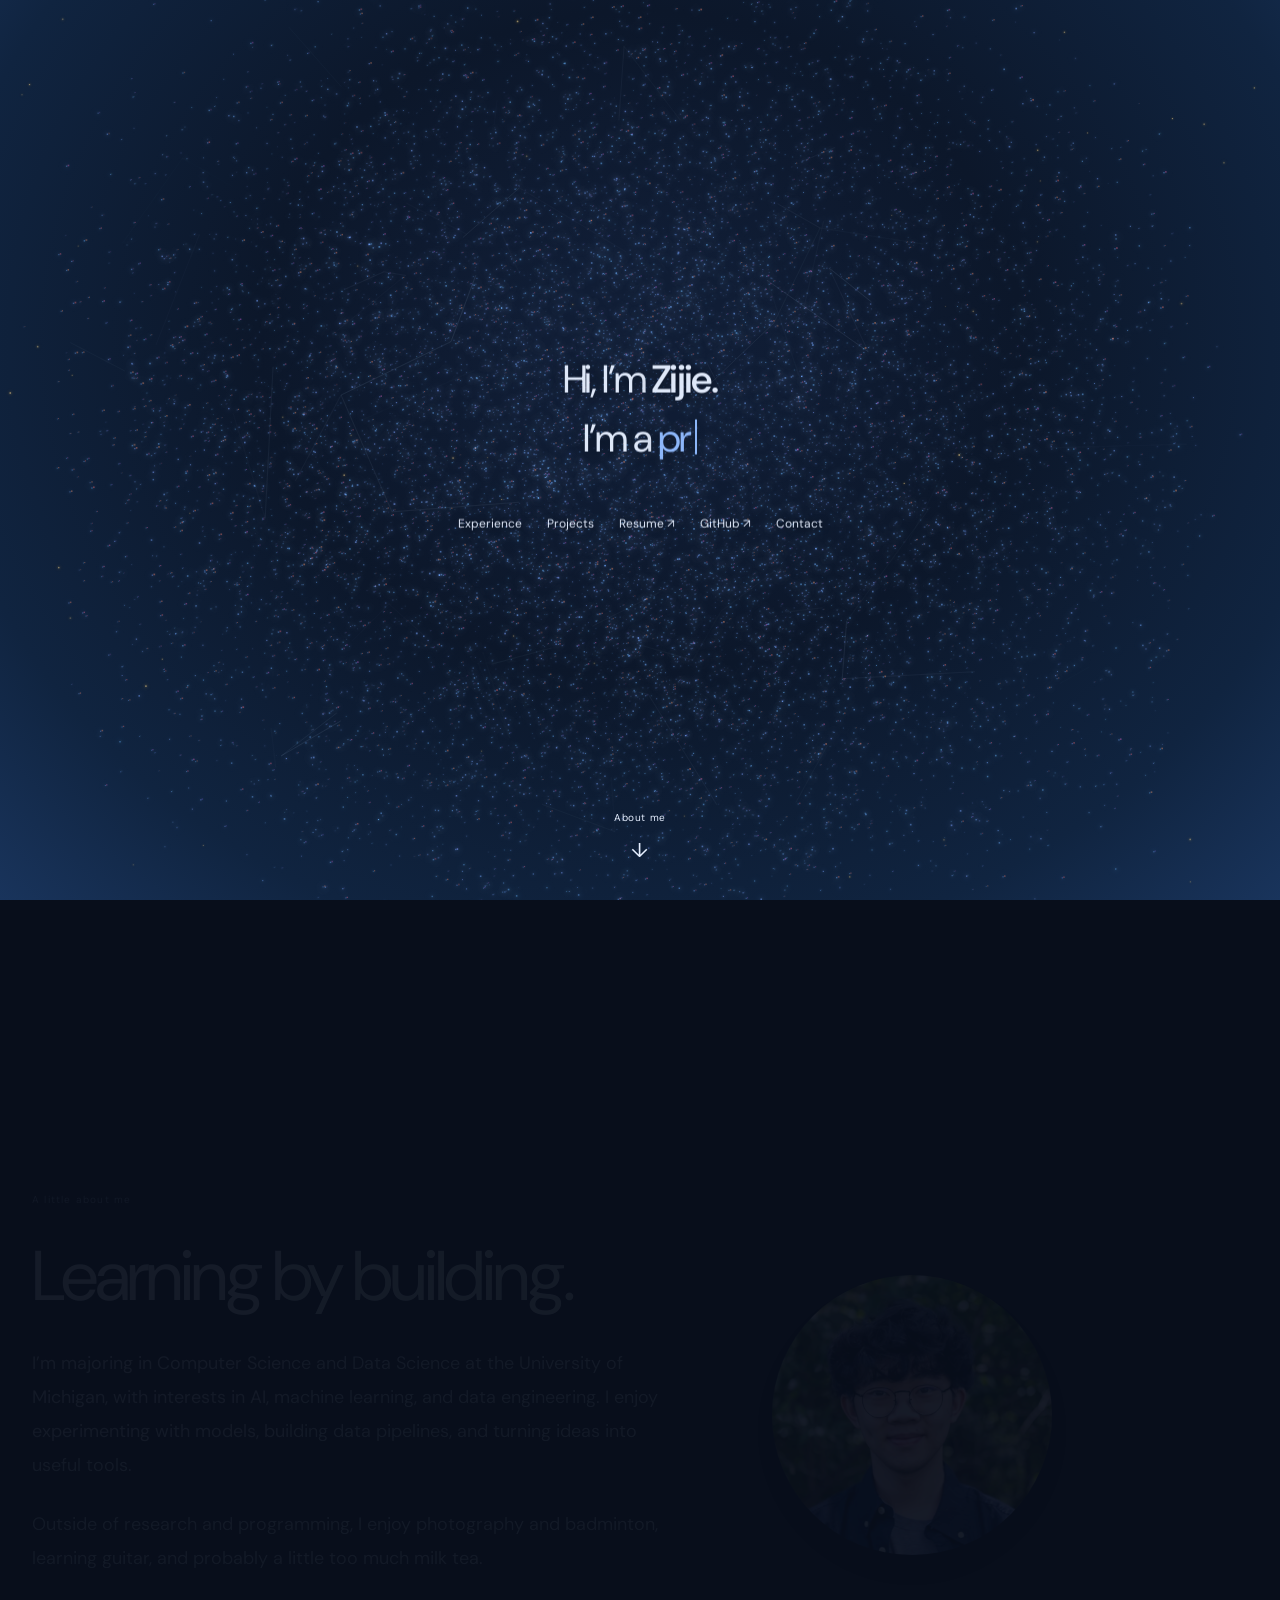
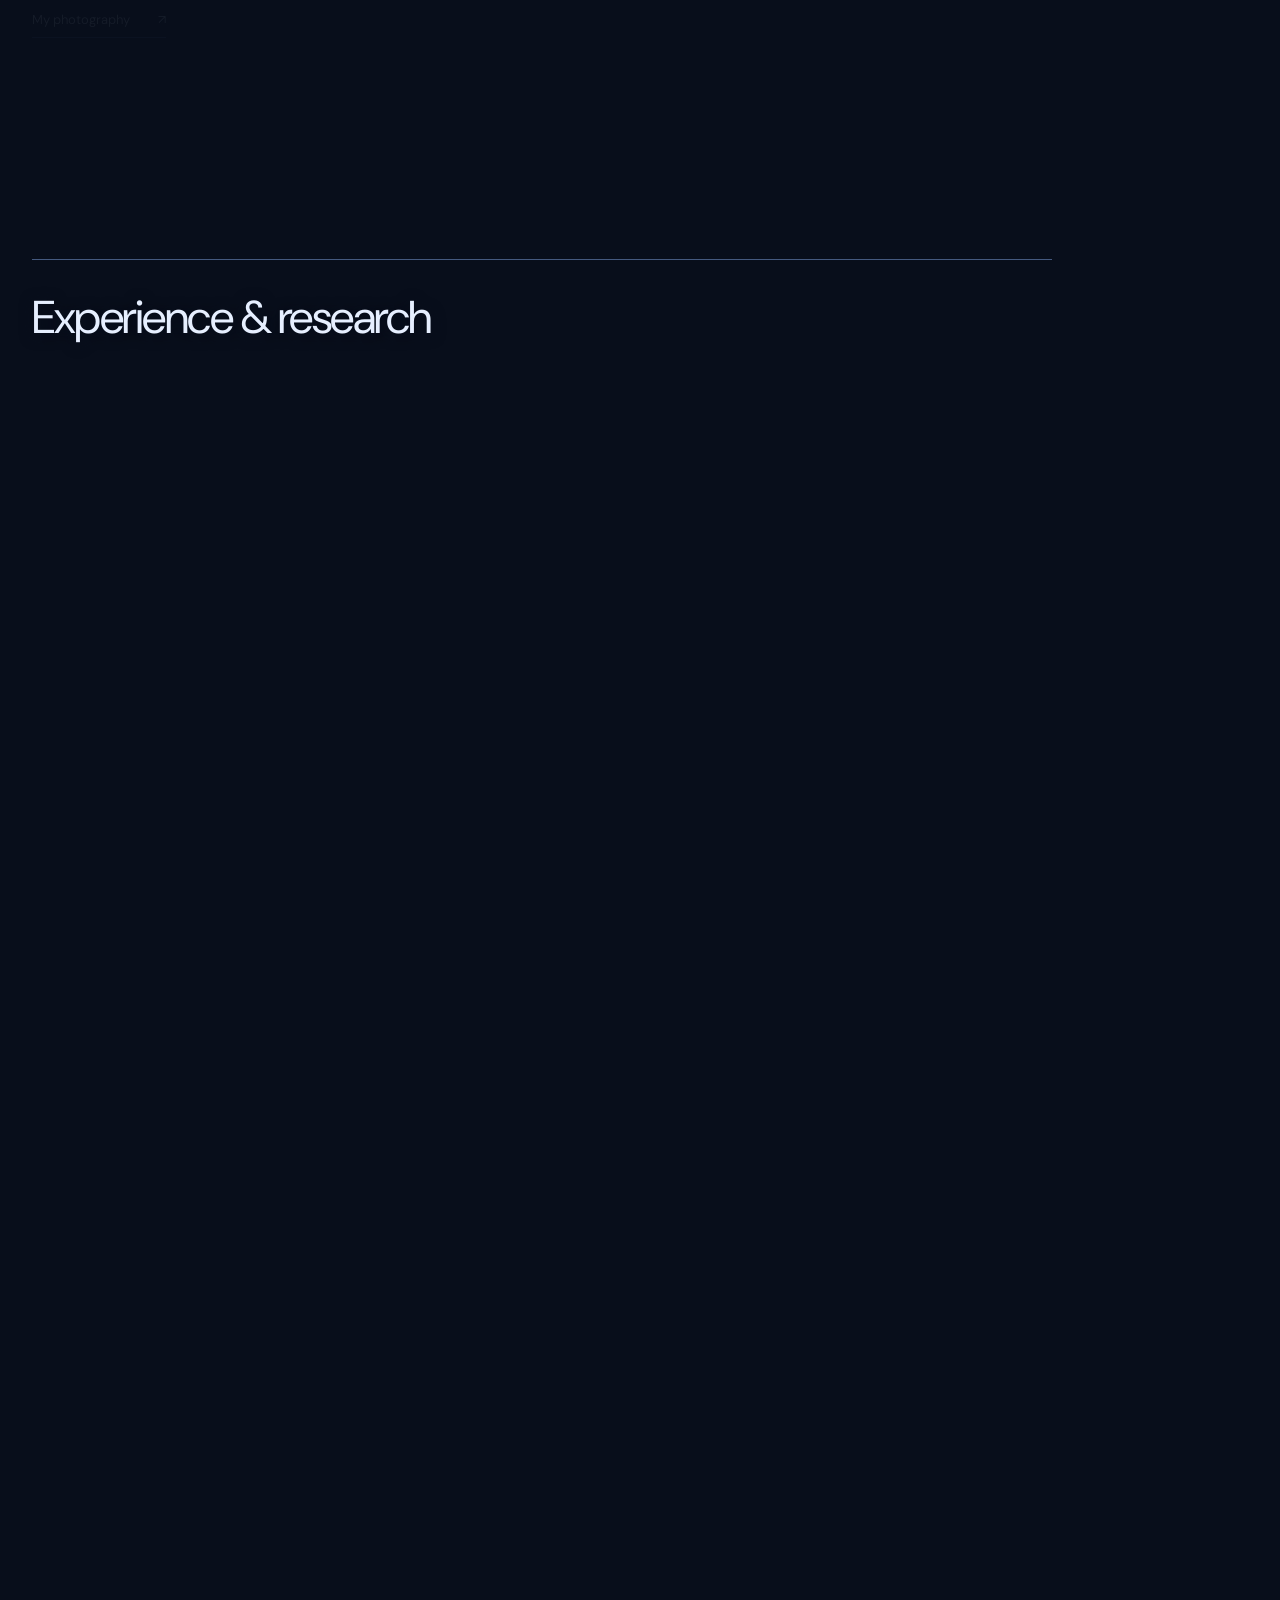
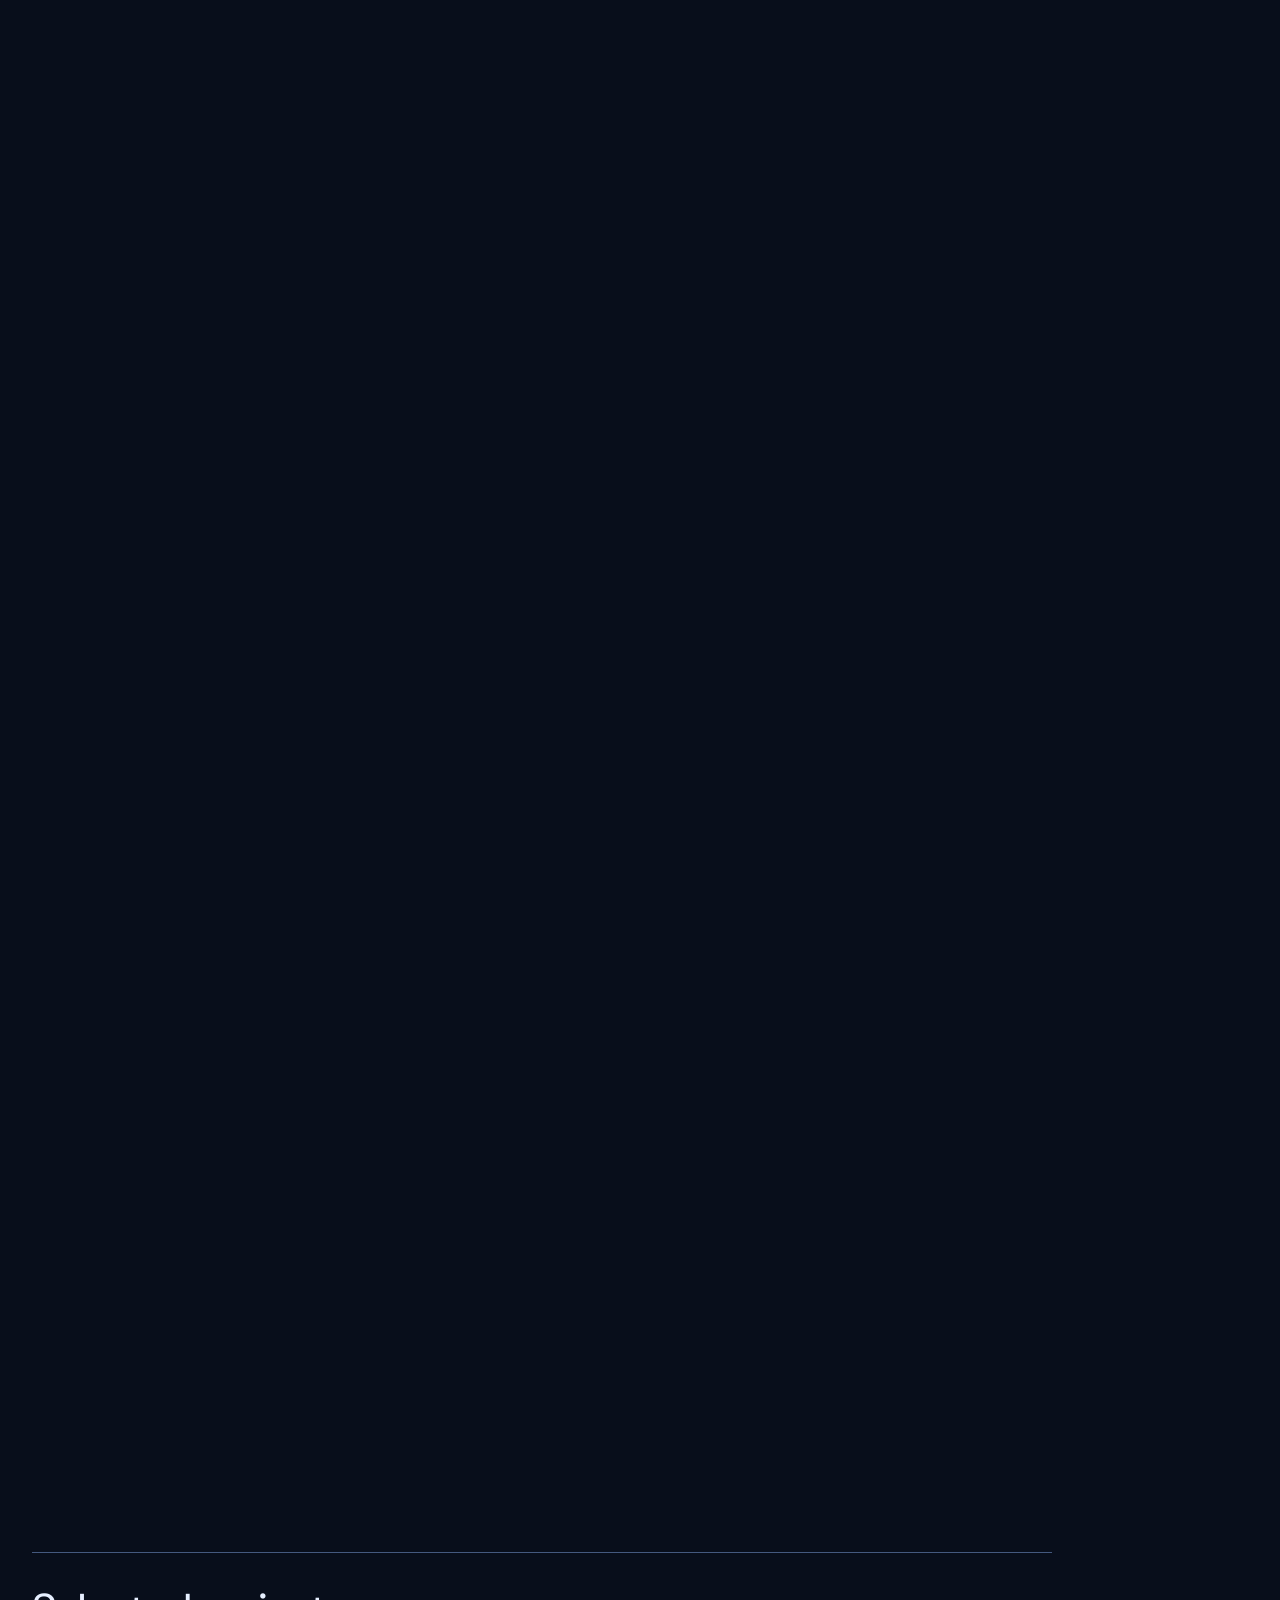
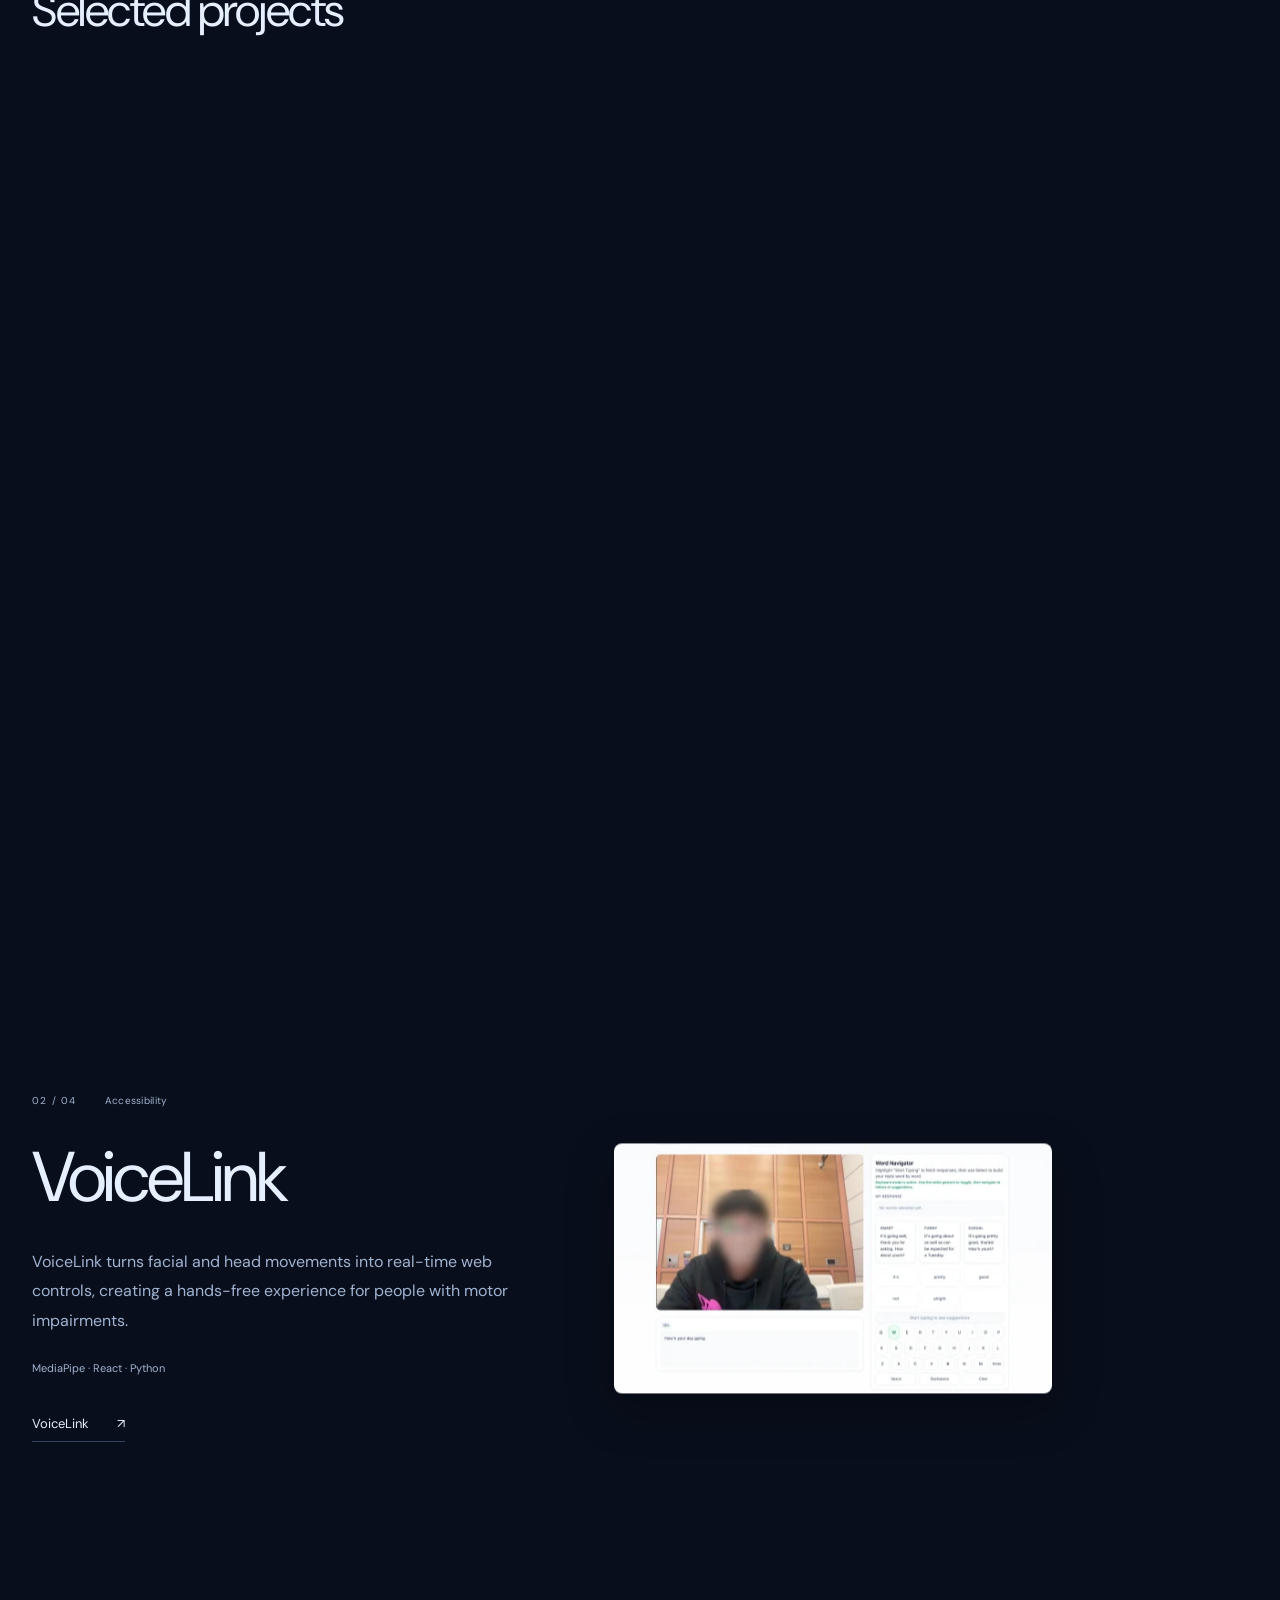
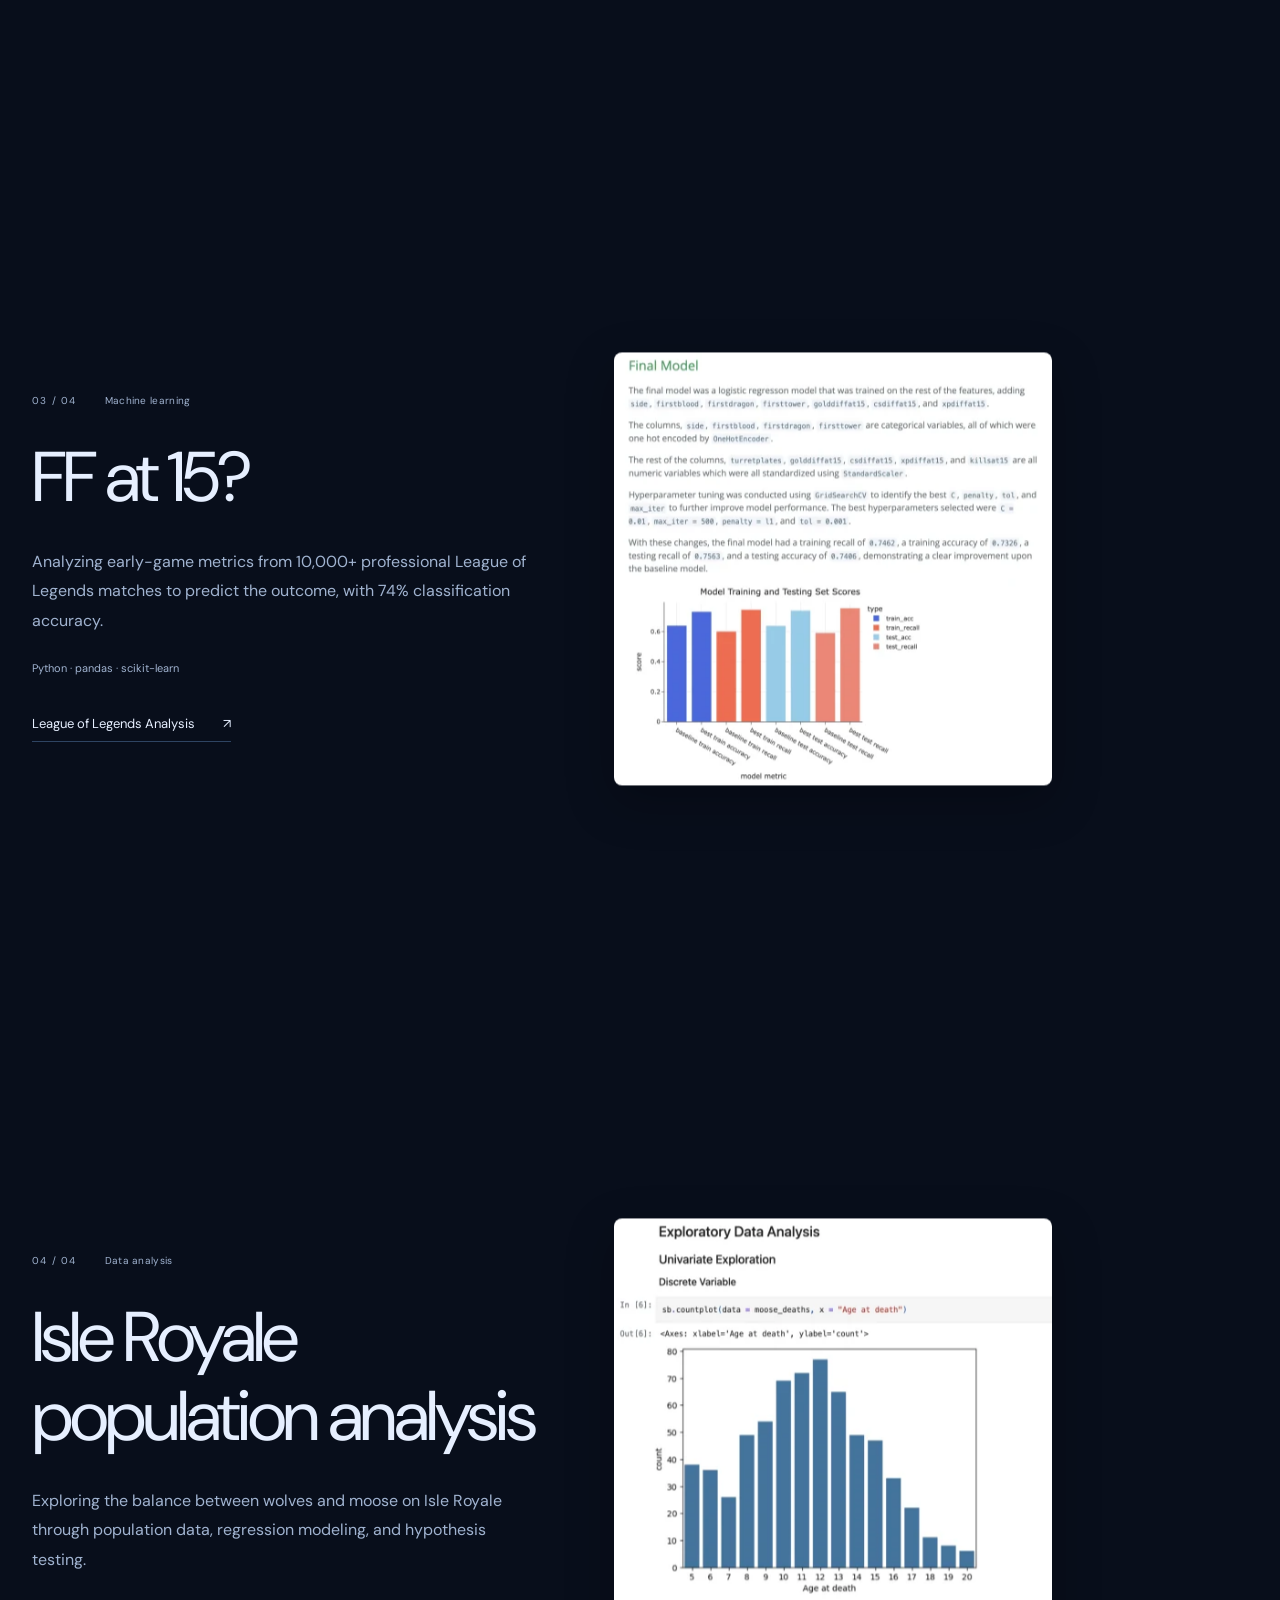
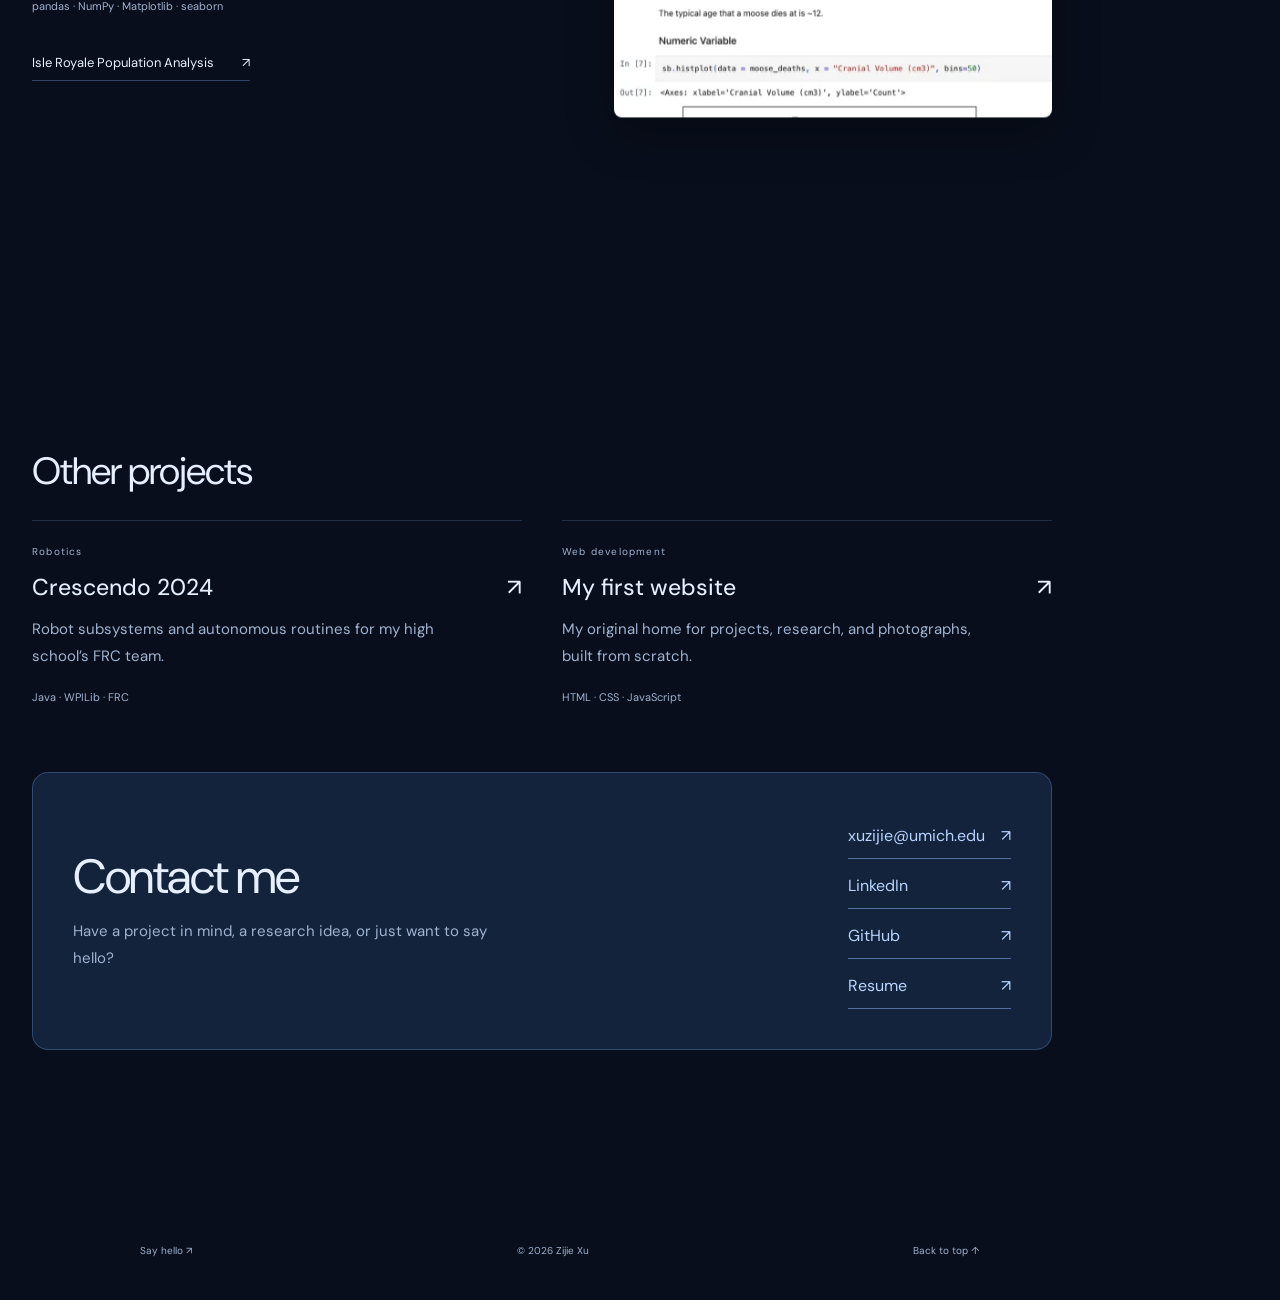
==== commit 3e1300ea: "add" ====
--- a/index.html
+++ b/index.html
@@ -12,19 +12,50 @@
   <link rel="stylesheet" href="style.css">
   <script src="script.js" defer></script>
   <script src="motion.js" defer></script>
+  <script src="section-nav.js" defer></script>
+<link rel="stylesheet" href="lightbox.css">
+<link rel="preconnect" href="https://fonts.googleapis.com">
+<link rel="preconnect" href="https://fonts.gstatic.com" crossorigin>
+<link href="https://fonts.googleapis.com/css2?family=DM+Sans:wght@400;450;500;550;600&display=swap" rel="stylesheet">
 </head>
 <body>
   <div class="sand-background" aria-hidden="true"><canvas id="sand"></canvas></div>
   <a class="skip-link" href="#main">Skip to content</a>
+  <button class="section-nav-toggle" type="button" aria-controls="section-nav" aria-expanded="false" hidden>Navigate <span aria-hidden="true">☰</span></button>
+  <nav id="section-nav" class="section-nav" aria-label="Page sections">
+    <a class="section-nav-link" href="#home">Home</a>
+    <a class="section-nav-link" href="#about-me">About Me</a>
+    <div class="section-nav-group" data-section="experience">
+      <a class="section-nav-link" href="#experience">Experience</a>
+      <ul class="section-nav-list">
+        <li><a href="#gems-lab">GEMS Lab</a></li>
+        <li><a href="#midas">MIDAS</a></li>
+        <li><a href="#innovation-for-impact">Innovation for Impact</a></li>
+        <li><a href="#artist-group">ARTIST Group</a></li>
+        <li><a href="#computer-vision-lab">Computer Vision Lab</a></li>
+      </ul>
+    </div>
+    <div class="section-nav-group" data-section="projects">
+      <a class="section-nav-link" href="#projects">Projects</a>
+      <ul class="section-nav-list">
+        <li><a href="#diffusion">Diffusion image editor</a></li>
+        <li><a href="#voicelink">VoiceLink</a></li>
+        <li><a href="#league-analysis">League analysis</a></li>
+        <li><a href="#isle-royale">Isle Royale</a></li>
+        <li><a href="#other-projects">Other projects</a></li>
+      </ul>
+    </div>
+    <a class="section-nav-link" href="#contact">Contact</a>
+  </nav>
   <main id="main">
-    <section id="about" class="intro" aria-labelledby="intro-title">
+    <section id="home" class="intro" aria-labelledby="intro-title">
       <div class="intro-content">
-        <h1 id="intro-title">Hi, I’m <strong>Zijie.</strong><br>I’m a <span class="role-word" data-role aria-live="polite"></span><span class="typing-caret" aria-hidden="true"></span></h1>
+        <h1 id="intro-title">Hi, I’m <strong>Zijie.</strong><br><span aria-hidden="true">I’m a <span class="role-word" data-role>programmer.</span><span class="typing-caret" aria-hidden="true"></span></span><span class="visually-hidden">I’m a programmer, problem solver, researcher, and data scientist.</span></h1>
         <nav class="intro-links" aria-label="My links">
           <a href="#experience">Experience</a>
           <a href="#projects">Projects</a>
           <a href="assets/resume.pdf" target="_blank" rel="noopener">Resume ↗</a>
-          <a href="https://github.com/xuz24" target="_blank" rel="noopener">Git ↗</a>
+          <a href="https://github.com/xuz24" target="_blank" rel="noopener">GitHub ↗</a>
           <a href="#contact">Contact</a>
         </nav>
       </div>
@@ -38,13 +69,13 @@
         <p>Outside of research and programming, I enjoy photography and badminton, learning guitar, and probably a little too much milk tea.</p>
         <a class="project-link" href="gallery.html">My photography <span aria-hidden="true">↗</span></a>
       </div>
-      <img class="bio-photo" src="assets/profile.jpg" width="900" height="848" alt="Portrait of Zijie Xu" loading="lazy" decoding="async">
+      <img class="bio-photo" src="assets/previews/profile-220.webp" width="900" height="848" alt="Portrait of Zijie Xu" loading="lazy" decoding="async" srcset="assets/previews/profile-220.webp 220w, assets/previews/profile-440.webp 440w" sizes="(min-width: 1000px) 280px, 220px" data-full-src="assets/profile.jpg">
     </section>
     <section id="work" aria-label="Experience and projects">
       <section id="experience" class="work-experience" aria-labelledby="experience-title">
-        <article class="experience-entry experience-with-image experience-entry-first">
+        <article id="gems-lab" class="experience-entry experience-with-image experience-entry-first">
           <header class="section-heading">
-            <p class="project-index">Experience</p>
+            <!-- <p class="project-index">Experience</p> -->
             <h2 id="experience-title">Experience &amp; research</h2>
           </header>
           <div class="experience-content">
@@ -62,11 +93,11 @@
             </ul>
           </div>
           <a class="experience-visual" href="assets/graph_overview.png" target="_blank" rel="noopener" aria-label="View full-size image: DrugComb drug–protein graph and connection statistics">
-            <img src="assets/graph_overview.png" width="3060" height="1800" alt="DrugComb drug–protein graph and connection statistics" loading="lazy" decoding="async">
-          </a>
-        </article>
-
-        <article class="experience-entry experience-with-image">
+            <img src="assets/previews/graph_overview-480.webp" width="3060" height="1800" alt="DrugComb drug–protein graph and connection statistics" loading="lazy" decoding="async" srcset="assets/previews/graph_overview-480.webp 480w, assets/previews/graph_overview-960.webp 960w" sizes="(max-width: 999px) min(560px, calc(100vw - 56px)), (max-width: 1199px) 45vw, 480px" data-full-src="assets/graph_overview.png">
+          </a>
+        </article>
+
+        <article id="midas" class="experience-entry experience-with-image">
           <div class="experience-content">
             <p class="project-index">02 / 05 <span>Experience</span></p>
             <h3>Michigan Institute for Data and AI in Society</h3>
@@ -80,11 +111,11 @@
             </ul>
           </div>
           <a class="experience-visual" href="assets/grant_tracker.png" target="_blank" rel="noopener" aria-label="View full-size image: MIDAS AI and Data Science Funding Digest grant tracker">
-            <img src="assets/grant_tracker.png" width="2516" height="1514" alt="MIDAS AI and Data Science Funding Digest grant tracker" loading="lazy" decoding="async">
-          </a>
-        </article>
-
-        <article class="experience-entry experience-with-image">
+            <img src="assets/previews/grant_tracker-480.webp" width="1666" height="1576" alt="MIDAS AI and Data Science Funding Digest grant tracker" loading="lazy" decoding="async" srcset="assets/previews/grant_tracker-480.webp 480w, assets/previews/grant_tracker-960.webp 960w" sizes="(max-width: 999px) min(560px, calc(100vw - 56px)), (max-width: 1199px) 45vw, 480px" data-full-src="assets/grant_tracker.png">
+          </a>
+        </article>
+
+        <article id="innovation-for-impact" class="experience-entry experience-with-image">
           <div class="experience-content">
             <p class="project-index">03 / 05 <span>Experience</span></p>
             <h3>Innovation for Impact</h3>
@@ -98,11 +129,11 @@
             </ul>
           </div>
           <a class="experience-visual" href="assets/mich_med.png" target="_blank" rel="noopener" aria-label="View full-size image: Michigan Medicine chemotherapy dose scheduling application">
-            <img src="assets/mich_med.png" width="1884" height="1414" alt="Michigan Medicine chemotherapy dose scheduling application" loading="lazy" decoding="async">
-          </a>
-        </article>
-
-        <article class="experience-entry experience-with-image">
+            <img src="assets/previews/mich_med-480.webp" width="1884" height="1414" alt="Michigan Medicine chemotherapy dose scheduling application" loading="lazy" decoding="async" srcset="assets/previews/mich_med-480.webp 480w, assets/previews/mich_med-960.webp 960w" sizes="(max-width: 999px) min(560px, calc(100vw - 56px)), (max-width: 1199px) 45vw, 480px" data-full-src="assets/mich_med.png">
+          </a>
+        </article>
+
+        <article id="artist-group" class="experience-entry experience-with-image">
           <div class="experience-content">
             <p class="project-index">04 / 05 <span>Experience</span></p>
             <h3>ARTIST Group</h3>
@@ -117,11 +148,11 @@
             </ul>
           </div>
           <a class="experience-visual" href="assets/cement_flow.png" target="_blank" rel="noopener" aria-label="View full-size image: Cement distribution dashboard showing shipment routes and flow volumes">
-            <img src="assets/cement_flow.png" width="2334" height="1552" alt="Cement distribution dashboard showing shipment routes and flow volumes" loading="lazy" decoding="async">
-          </a>
-        </article>
-
-        <article class="experience-entry experience-with-image">
+            <img src="assets/previews/cement_flow-480.webp" width="2334" height="1552" alt="Cement distribution dashboard showing shipment routes and flow volumes" loading="lazy" decoding="async" srcset="assets/previews/cement_flow-480.webp 480w, assets/previews/cement_flow-960.webp 960w" sizes="(max-width: 999px) min(560px, calc(100vw - 56px)), (max-width: 1199px) 45vw, 480px" data-full-src="assets/cement_flow.png">
+          </a>
+        </article>
+
+        <article id="computer-vision-lab" class="experience-entry experience-with-image">
           <div class="experience-content">
             <p class="project-index">05 / 05 <span>Experience</span></p>
             <h3>Computer Vision Lab</h3>
@@ -136,14 +167,14 @@
             </ul>
           </div>
           <a class="experience-visual" href="assets/metric3d.png" target="_blank" rel="noopener" aria-label="View full-size image: Metric3D examples showing source images, depth estimates, and surface normals">
-            <img src="assets/metric3d.png" width="1842" height="778" alt="Metric3D examples showing source images, depth estimates, and surface normals" loading="lazy" decoding="async">
+            <img src="assets/previews/metric3d-480.webp" width="1842" height="778" alt="Metric3D examples showing source images, depth estimates, and surface normals" loading="lazy" decoding="async" srcset="assets/previews/metric3d-480.webp 480w, assets/previews/metric3d-960.webp 960w" sizes="(max-width: 999px) min(560px, calc(100vw - 56px)), (max-width: 1199px) 45vw, 480px" data-full-src="assets/metric3d.png">
           </a>
         </article>
       </section>
       <section id="projects" class="projects" aria-labelledby="projects-title">
-      <article class="project-section project-with-image project-section-first">
+      <article id="diffusion" class="project-section project-with-image project-section-first">
         <header class="section-heading">
-          <p class="project-index">Projects</p>
+          <!-- <p class="project-index">Projects</p> -->
           <h2 id="projects-title">Selected projects</h2>
         </header>
         <div class="project-content">
@@ -155,49 +186,49 @@
           <a class="project-link" href="https://github.com/xuz24/nl_image_editor" target="_blank" rel="noopener">View project on GitHub <span aria-hidden="true">↗</span></a>
         </div>
         <a class="project-visual" href="assets/diffusion.png" target="_blank" rel="noopener" aria-label="View full-size image: Diffusion image editor showing a city photograph transformed into a Van Gogh-style painting">
-          <img src="assets/diffusion.png" width="2904" height="1522" alt="Diffusion image editor showing a city photograph transformed into a Van Gogh-style painting" loading="lazy" decoding="async">
-        </a>
-      </article>
-      <article class="project-section project-with-image">
+          <img src="assets/previews/diffusion-480.webp" width="2904" height="1522" alt="Diffusion image editor showing a city photograph transformed into a Van Gogh-style painting" loading="lazy" decoding="async" srcset="assets/previews/diffusion-480.webp 480w, assets/previews/diffusion-960.webp 960w" sizes="(max-width: 999px) min(560px, calc(100vw - 56px)), (max-width: 1199px) 45vw, 480px" data-full-src="assets/diffusion.png">
+        </a>
+      </article>
+      <article id="voicelink" class="project-section project-with-image">
         <div class="project-content">
           <p class="project-index">02 / 04 <span>Accessibility</span></p>
-          <h2>A small gesture.<br>A new way to connect.</h2>
+          <h2>VoiceLink</h2>
           <p class="project-description">VoiceLink turns facial and head movements into real-time web controls, creating a hands-free experience for people with motor impairments.</p>
           <p class="project-stack">MediaPipe · React · Python</p>
           <a class="project-link" href="https://devpost.com/software/voicelink-3o41in" target="_blank" rel="noopener">VoiceLink <span aria-hidden="true">↗</span></a>
         </div>
         <a class="project-visual" href="assets/voicelink.png" target="_blank" rel="noopener" aria-label="View full-size image: VoiceLink gesture-controlled communication interface">
-          <img src="assets/voicelink.png" width="3016" height="1718" alt="VoiceLink interface with a camera view, suggested responses, and a gesture-controlled keyboard" loading="lazy" decoding="async">
-        </a>
-      </article>
-      <article class="project-section project-with-image">
+          <img src="assets/previews/voicelink-480.webp" width="3016" height="1718" alt="VoiceLink interface with a camera view, suggested responses, and a gesture-controlled keyboard" loading="lazy" decoding="async" srcset="assets/previews/voicelink-480.webp 480w, assets/previews/voicelink-960.webp 960w" sizes="(max-width: 999px) min(560px, calc(100vw - 56px)), (max-width: 1199px) 45vw, 480px" data-full-src="assets/voicelink.png">
+        </a>
+      </article>
+      <article id="league-analysis" class="project-section project-with-image">
         <div class="project-content">
           <p class="project-index">03 / 04 <span>Machine learning</span></p>
-          <h2>The first 15 minutes<br>tell a story.</h2>
+          <h2>FF at 15?</h2>
           <p class="project-description">Analyzing early-game metrics from 10,000+ professional League of Legends matches to predict the outcome, with 74% classification accuracy.</p>
           <p class="project-stack">Python · pandas · scikit-learn</p>
           <a class="project-link" href="https://github.com/xuz24/league-of-legends-analysis" target="_blank" rel="noopener">League of Legends Analysis <span aria-hidden="true">↗</span></a>
         </div>
         <a class="project-visual" href="assets/league_analysis.png" target="_blank" rel="noopener" aria-label="View full-size image: League of Legends prediction model results and training and testing score comparison">
-          <img src="assets/league_analysis.png" width="1600" height="1578" alt="League of Legends prediction model results and training and testing score comparison" loading="lazy" decoding="async">
-        </a>
-      </article>
-      <article class="project-section project-with-image">
+          <img src="assets/previews/league_analysis-480.webp" width="1600" height="1578" alt="League of Legends prediction model results and training and testing score comparison" loading="lazy" decoding="async" srcset="assets/previews/league_analysis-480.webp 480w, assets/previews/league_analysis-960.webp 960w" sizes="(max-width: 999px) min(560px, calc(100vw - 56px)), (max-width: 1199px) 45vw, 480px" data-full-src="assets/league_analysis.png">
+        </a>
+      </article>
+      <article id="isle-royale" class="project-section project-with-image">
         <div class="project-content">
           <p class="project-index">04 / 04 <span>Data analysis</span></p>
-          <h2>Finding patterns<br>in the wild.</h2>
+          <h2>Isle Royale population analysis</h2>
           <p class="project-description">Exploring the balance between wolves and moose on Isle Royale through population data, regression modeling, and hypothesis testing.</p>
           <p class="project-stack">pandas · NumPy · Matplotlib · seaborn</p>
           <a class="project-link" href="https://github.com/xuz24/isle-royale-wolf-moose" target="_blank" rel="noopener">Isle Royale Population Analysis <span aria-hidden="true">↗</span></a>
         </div>
         <a class="project-visual" href="assets/isle_royale.png" target="_blank" rel="noopener" aria-label="View full-size image: Isle Royale exploratory analysis showing the distribution of moose ages at death">
-          <img src="assets/isle_royale.png" width="1186" height="1350" alt="Isle Royale exploratory analysis showing the distribution of moose ages at death" loading="lazy" decoding="async">
+          <img src="assets/previews/isle_royale-480.webp" width="1186" height="1350" alt="Isle Royale exploratory analysis showing the distribution of moose ages at death" loading="lazy" decoding="async" srcset="assets/previews/isle_royale-480.webp 480w, assets/previews/isle_royale-960.webp 960w" sizes="(max-width: 999px) min(560px, calc(100vw - 56px)), (max-width: 1199px) 45vw, 480px" data-full-src="assets/isle_royale.png">
         </a>
       </article>
       </section>
     </section>
     <section class="closing-section" aria-label="Other projects and contact">
-      <section class="other-projects" aria-labelledby="other-projects-title">
+      <section id="other-projects" class="other-projects" aria-labelledby="other-projects-title">
         <h2 id="other-projects-title">Other projects</h2>
         <div class="other-projects-grid">
           <article class="other-project">
@@ -223,10 +254,21 @@
           <a class="contact-link" href="mailto:xuzijie@umich.edu">xuzijie@umich.edu <span aria-hidden="true">↗</span></a>
           <a class="contact-link" href="https://www.linkedin.com/in/zijie-xu/" target="_blank" rel="noopener">LinkedIn <span aria-hidden="true">↗</span></a>
           <a class="contact-link" href="https://github.com/xuz24" target="_blank" rel="noopener">GitHub <span aria-hidden="true">↗</span></a>
+          <a class="contact-link" href="assets/resume.pdf" target="_blank" rel="noopener">Resume <span aria-hidden="true">↗</span></a>
         </div>
       </section>
     </section>
   </main>
-  <footer><a href="mailto:xuzijie@umich.edu">Say hello ↗</a><span>© <span data-year>2026</span> Zijie Xu</span><a href="#about">Back to top ↑</a></footer>
+<dialog id="lightbox" class="lightbox" aria-label="Photograph viewer" aria-describedby="lightbox-caption">
+<button type="button" class="lightbox-close" aria-label="Close photograph" autofocus>×</button>
+<img alt="">
+<div class="lightbox-bar">
+<button type="button" data-prev aria-label="Previous photograph">←</button>
+<p id="lightbox-caption" aria-live="polite">
+</p>
+<button type="button" data-next aria-label="Next photograph">→</button>
+</div>
+</dialog>
+  <footer><a href="mailto:xuzijie@umich.edu">Say hello ↗</a><span>© <span data-year>2026</span> Zijie Xu</span><a href="#home">Back to top ↑</a></footer>
 </body>
 </html>
--- a/style.css
+++ b/style.css
@@ -1,4 +1,3 @@
-@import url('https://fonts.googleapis.com/css2?family=DM+Sans:wght@400;450;500;550&display=swap');
 
 :root {
   color-scheme: dark;
@@ -27,12 +26,12 @@
 }
 h1 { margin: 0; font-size: clamp(26px, 3.05vw, 43px); line-height: 1.5; font-weight: 400; letter-spacing: -1.6px; text-wrap: balance; text-shadow: 0 2px 20px rgba(0, 0, 0, .65); }
 h1 strong { font-weight: 550; }
-h1 span { color: var(--blue); }
+h1 .role-word { color: var(--blue); }
 .role-word { white-space: nowrap; }
 .typing-caret { display: inline-block; width: 2px; height: .9em; margin-left: 5px; vertical-align: -.08em; background: var(--blue); animation: caret-blink 1s steps(1, end) infinite; }
 @keyframes caret-blink { 50% { opacity: 0; } }
 .intro-links { display: flex; justify-content: center; flex-wrap: wrap; column-gap: 25px; row-gap: 15px; margin-top: 34px; font-size: 12px; }
-.intro-links a, footer a { padding-block: 6px; transition: color .2s; }
+.intro-links a, footer a { display: inline-flex; align-items: center; min-height: 44px; padding-block: 6px; transition: color .2s; }
 .intro-links a:hover, footer a:hover { color: #c0e5ff; }
 .intro-links { text-shadow: 0 1px 10px rgba(0, 0, 0, .7); }
 .scroll-cue { position: absolute; bottom: 37px; left: 50%; transform: translateX(-50%); display: flex; flex-direction: column; align-items: center; gap: 13px; font-size: 10px; letter-spacing: .6px; }
@@ -70,6 +69,7 @@
 .experience-entry li + li { margin-top: 16px; }
 .experience-entry strong { color: var(--ink); font-weight: 500; }
 .experience-visual, .project-visual { display: block; width: 100%; max-width: 560px; will-change: transform, opacity; }
+.experience-visual[aria-haspopup], .project-visual[aria-haspopup] { cursor: zoom-in; }
 .experience-visual img, .project-visual img { display: block; width: 100%; height: auto; border-radius: 8px; box-shadow: 0 16px 48px #0004; }
 @media (min-width: 1000px) {
   .bio-section { grid-template-columns: minmax(0, 1fr) 280px; gap: 72px; }
@@ -130,6 +130,38 @@
 @media (prefers-reduced-motion: reduce) {
   html { scroll-behavior: auto; }
   html:has(.intro) { scroll-snap-type: none; }
+  .typing-caret { animation: none; visibility: hidden; }
   .intro-content, .bio-content, .bio-photo, .project-content, .experience-content, .experience-visual, .project-visual { transform: none !important; opacity: 1 !important; }
   *, *::before, *::after { transition: none !important; }
 }
+
+/* A quiet section index, with a compact drawer on smaller screens. */
+.section-nav { position: fixed; z-index: 5; right: 20px; top: 50%; transform: translateY(-50%); width: 160px; max-height: 80dvh; overflow-y: auto; overscroll-behavior: contain; font-size: 12px; }
+.section-nav [hidden] { display: none; }
+.section-nav-link { display: block; padding: 14px 12px; color: #a0b3d0; border-left: 1px solid #91bbff30; }
+.section-nav-link:hover, .section-nav a[aria-current] { color: #e6efff; }
+.section-nav-link[aria-current] { border-left: 2px solid var(--blue); background: #91bbff0a; }
+.section-nav-list { list-style: none; padding: 0 0 12px 12px; margin: 0; }
+.section-nav-reveal { display: grid; grid-template-rows: 0fr; opacity: 0; transform: translateY(-6px); visibility: hidden; transition: grid-template-rows .32s cubic-bezier(.22, 1, .36, 1), opacity .24s ease, transform .32s ease, visibility 0s .32s; }
+.is-expanded > .section-nav-reveal { grid-template-rows: 1fr; opacity: 1; transform: translateY(0); visibility: visible; transition-delay: 0s; }
+.section-nav-reveal > .section-nav-list { min-height: 0; overflow: hidden; padding-bottom: 0; }
+.section-nav-reveal li:last-child { padding-bottom: 12px; }
+.section-nav-list a { display: block; padding: 9px 8px; line-height: 1.5; color: #8fa7c8; font-size: 11px; border-radius: 4px; }
+.section-nav-list a:hover, .section-nav-list a[aria-current] { background: #91bbff12; color: #c5dcff; }
+.section-nav-toggle { display: none; }
+.section-nav, .section-nav-toggle { transition: opacity .28s ease, visibility 0s; }
+.section-nav.is-home, .section-nav-toggle.is-home { opacity: 0; visibility: hidden; pointer-events: none; transition: opacity .28s ease, visibility 0s .28s; }
+@media (min-width: 1200px) {
+  body:has(.section-nav) #main { padding-right: 196px; }
+  body:has(.section-nav) .intro { margin-right: -196px; }
+  body:has(.section-nav) footer { padding-right: 160px; }
+}
+@media (max-width: 1199px) {
+  .section-nav-toggle:not([hidden]) { position: fixed; z-index: 6; top: max(14px, env(safe-area-inset-top)); right: 16px; display: inline-flex; align-items: center; gap: 14px; min-height: 44px; padding: 10px 14px; border: 1px solid #45658e; border-radius: 8px; background: #0c172af2; color: var(--ink); font: 12px 'DM Sans', sans-serif; cursor: pointer; }
+  .section-nav-toggle:focus-visible { outline: 2px solid var(--blue); outline-offset: 4px; }
+  .section-nav { top: calc(max(14px, env(safe-area-inset-top)) + 54px); right: 16px; transform: none; width: min(260px, calc(100vw - 32px)); max-height: calc(100dvh - 100px); padding: 14px; border: 1px solid #45658e; border-radius: 10px; background: #0c172afc; box-shadow: 0 16px 48px #0005; }
+  .section-nav[data-enhanced] { transition: opacity .24s ease, transform .28s cubic-bezier(.22, 1, .36, 1), visibility 0s; }
+  .section-nav[data-enhanced]:not(.is-open) { opacity: 0; transform: translateY(-8px); visibility: hidden; pointer-events: none; transition-delay: 0s, 0s, .28s; }
+  .section-nav-list a { min-height: 44px; display: flex; align-items: center; }
+  .section-nav:not([data-enhanced]) { position: relative; inset: auto; margin: 16px; width: auto; max-height: none; }
+}
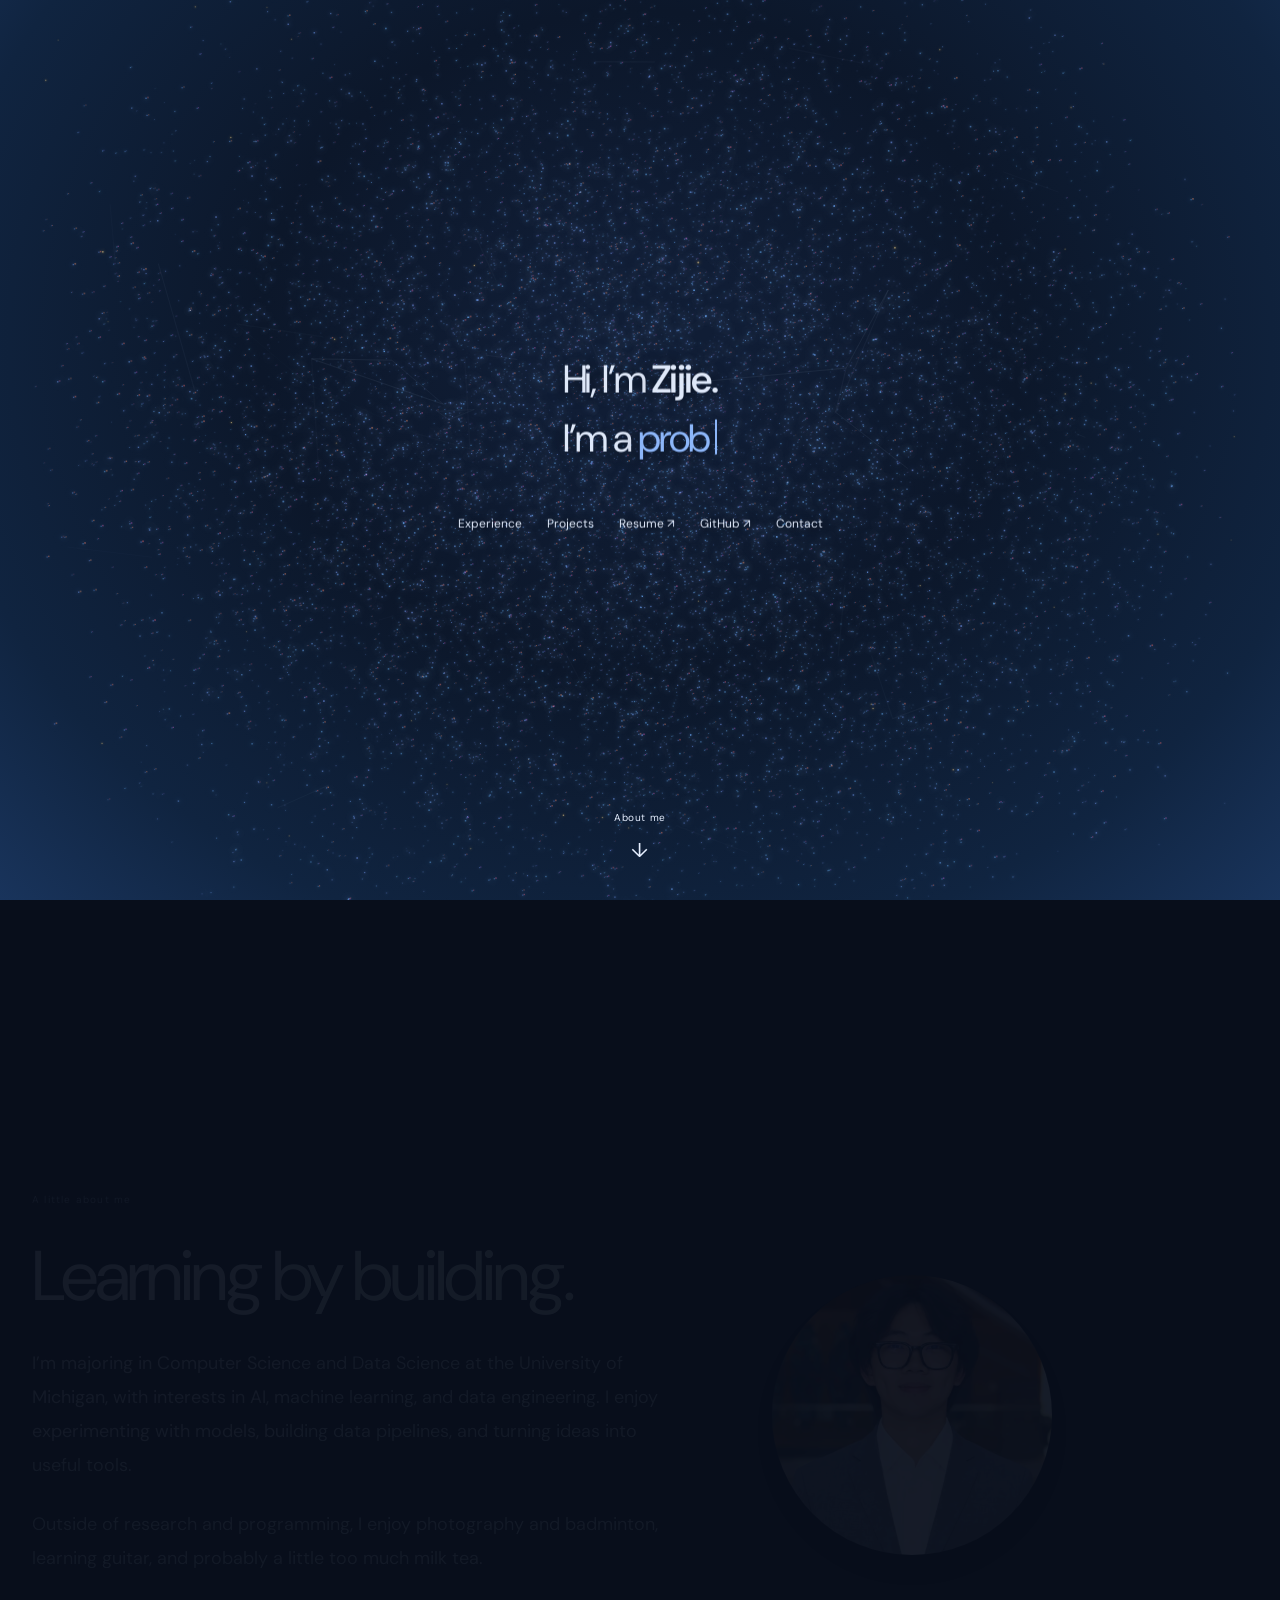
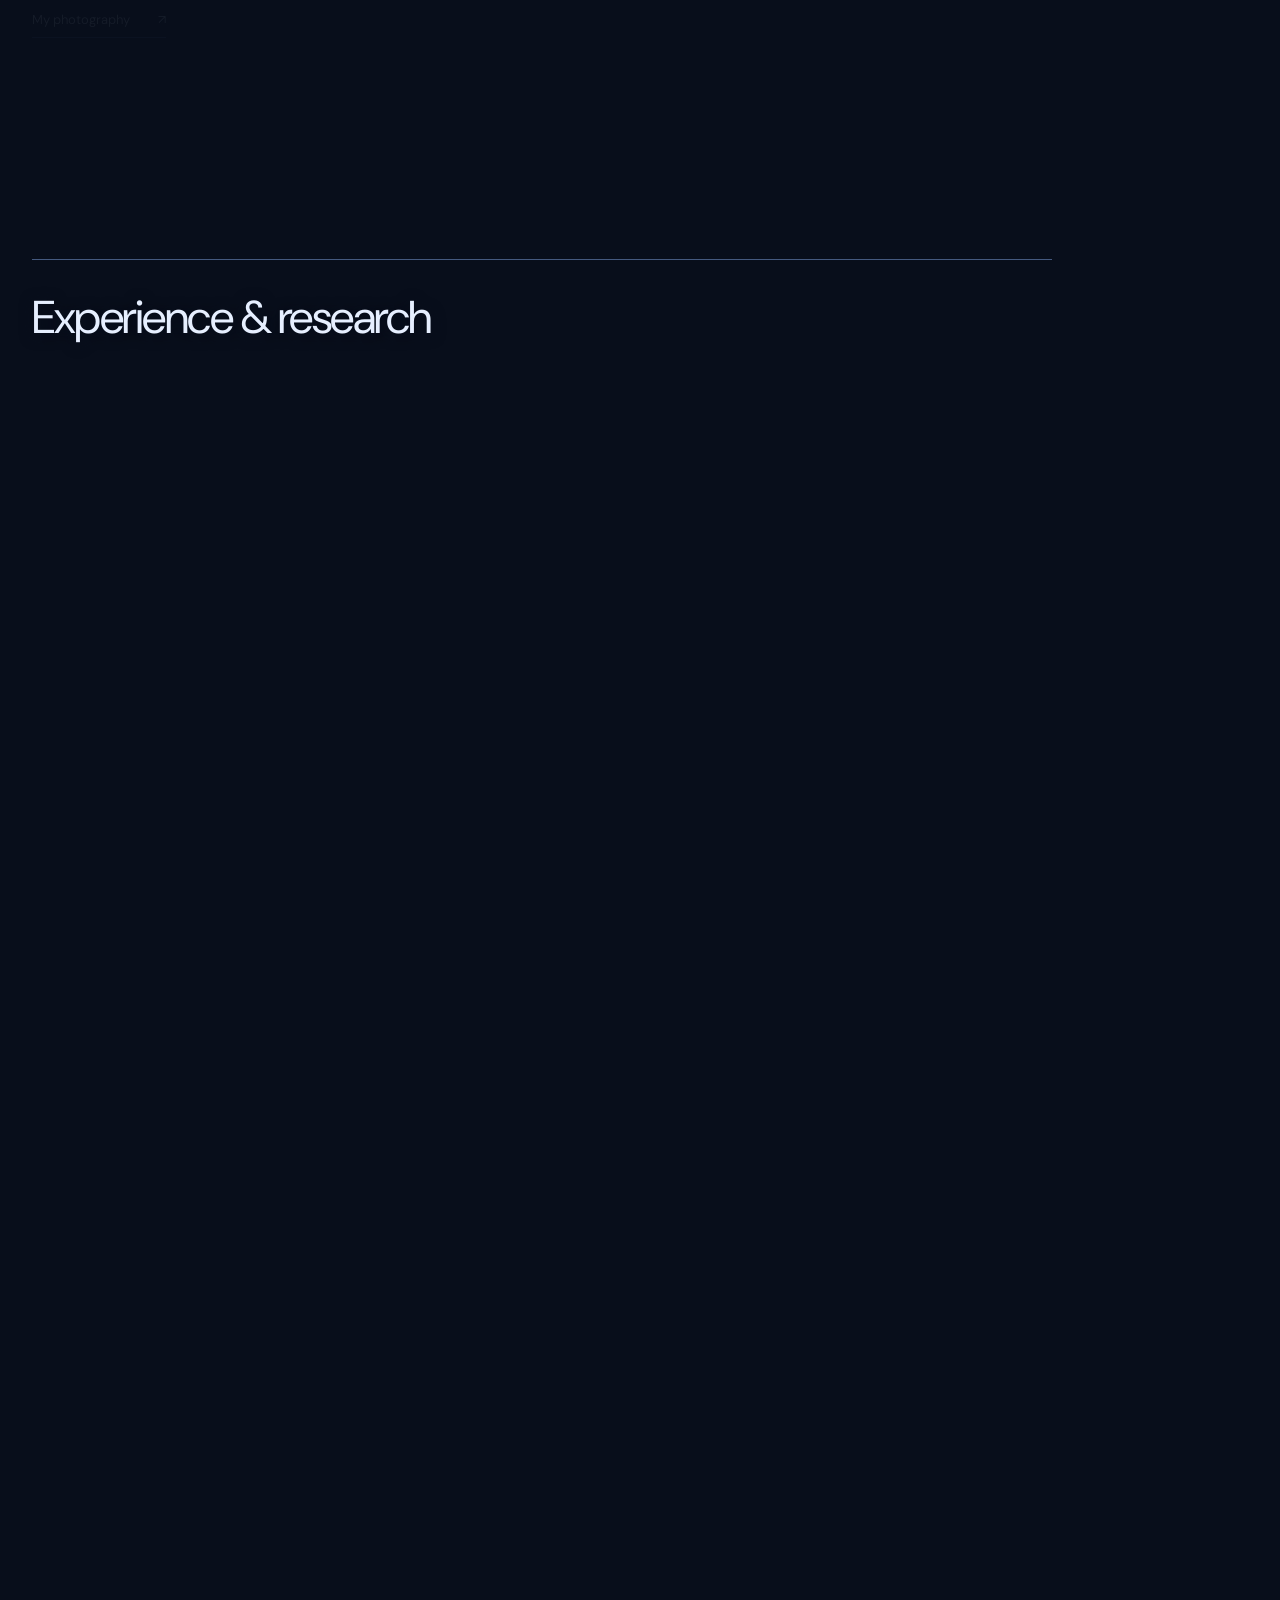
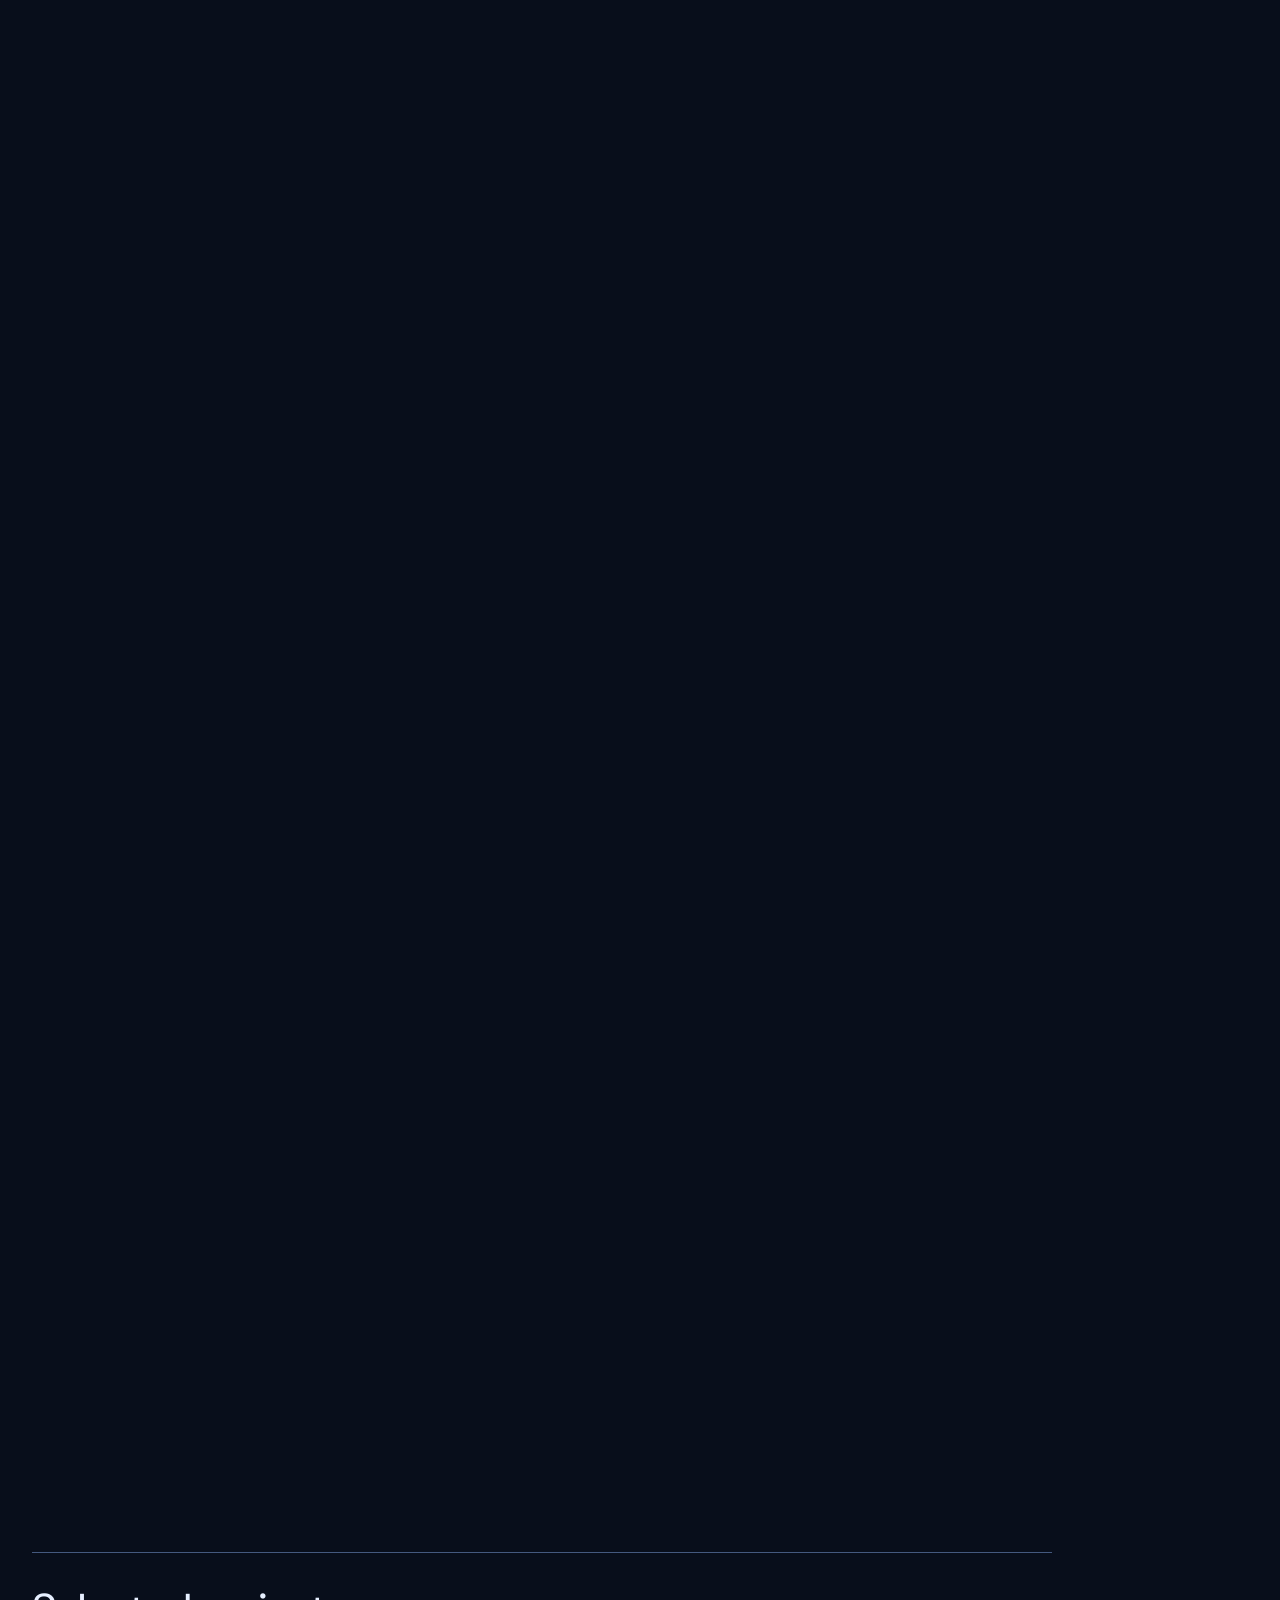
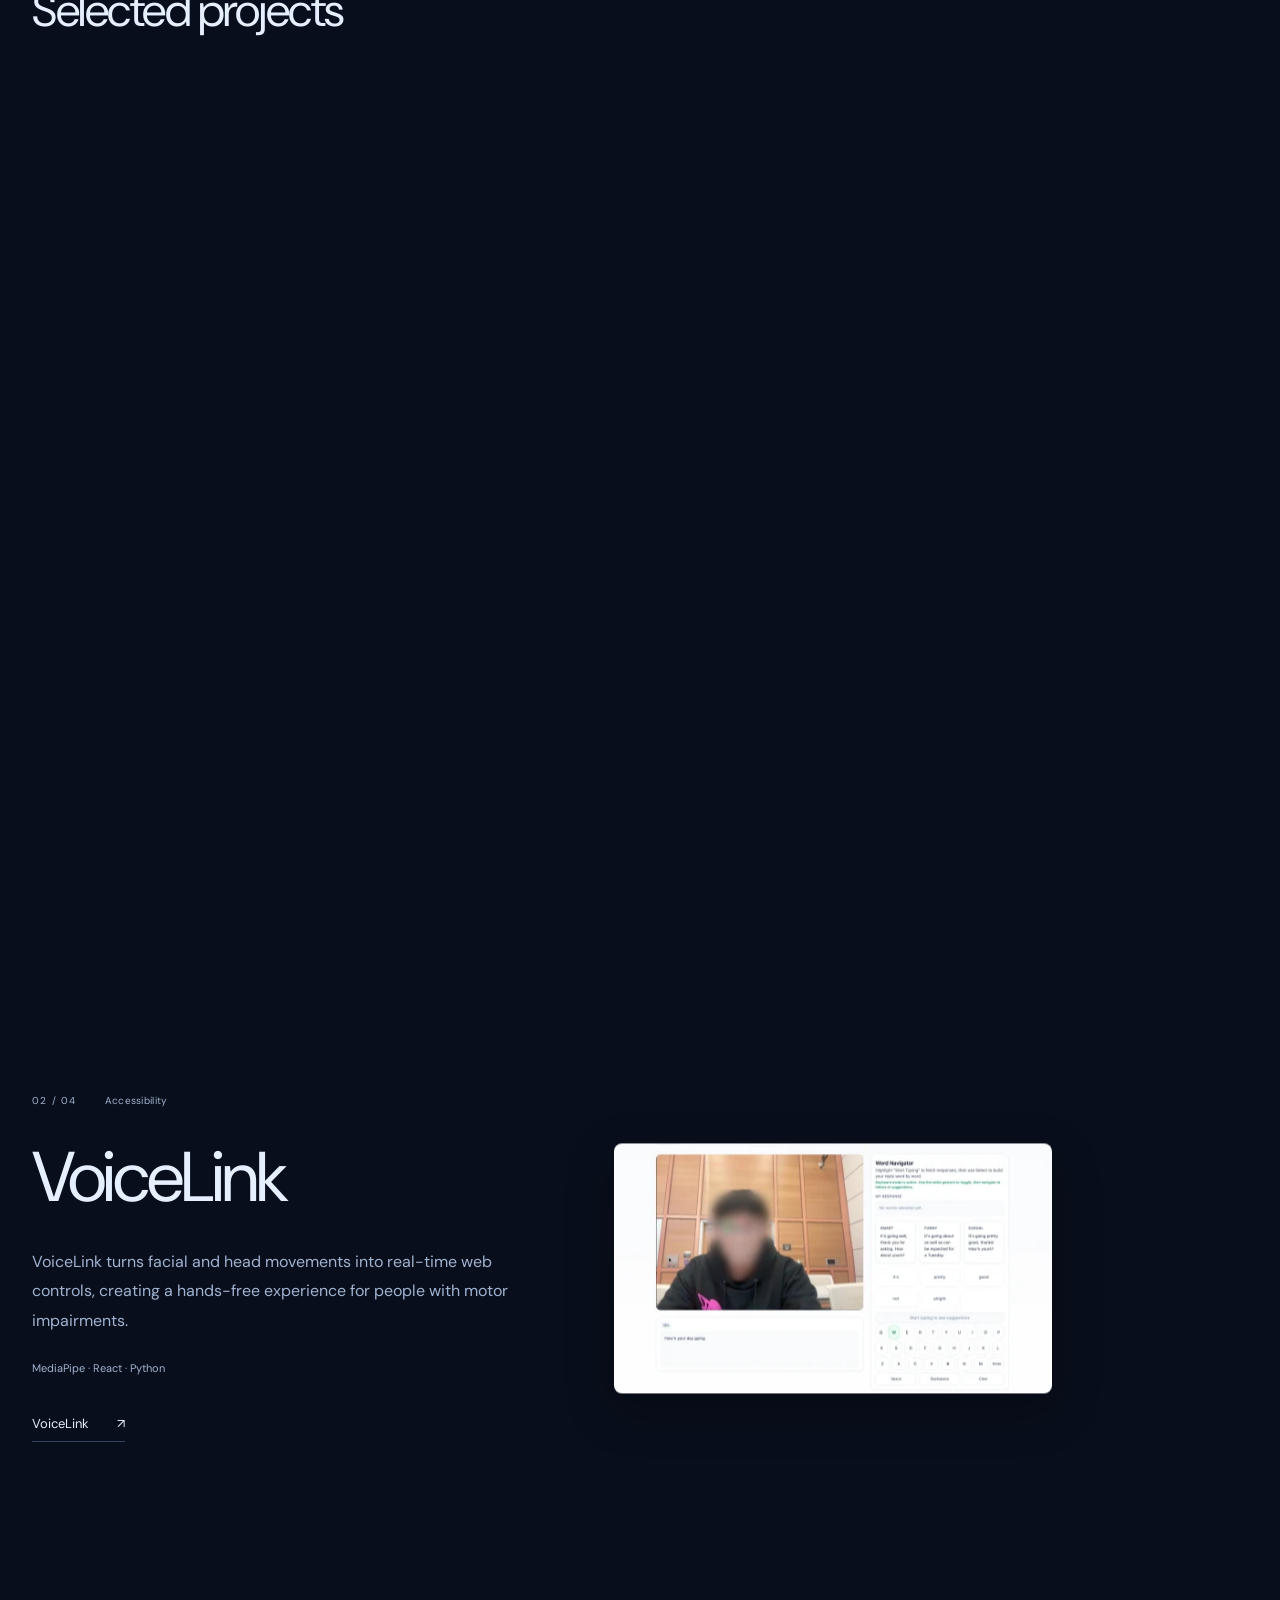
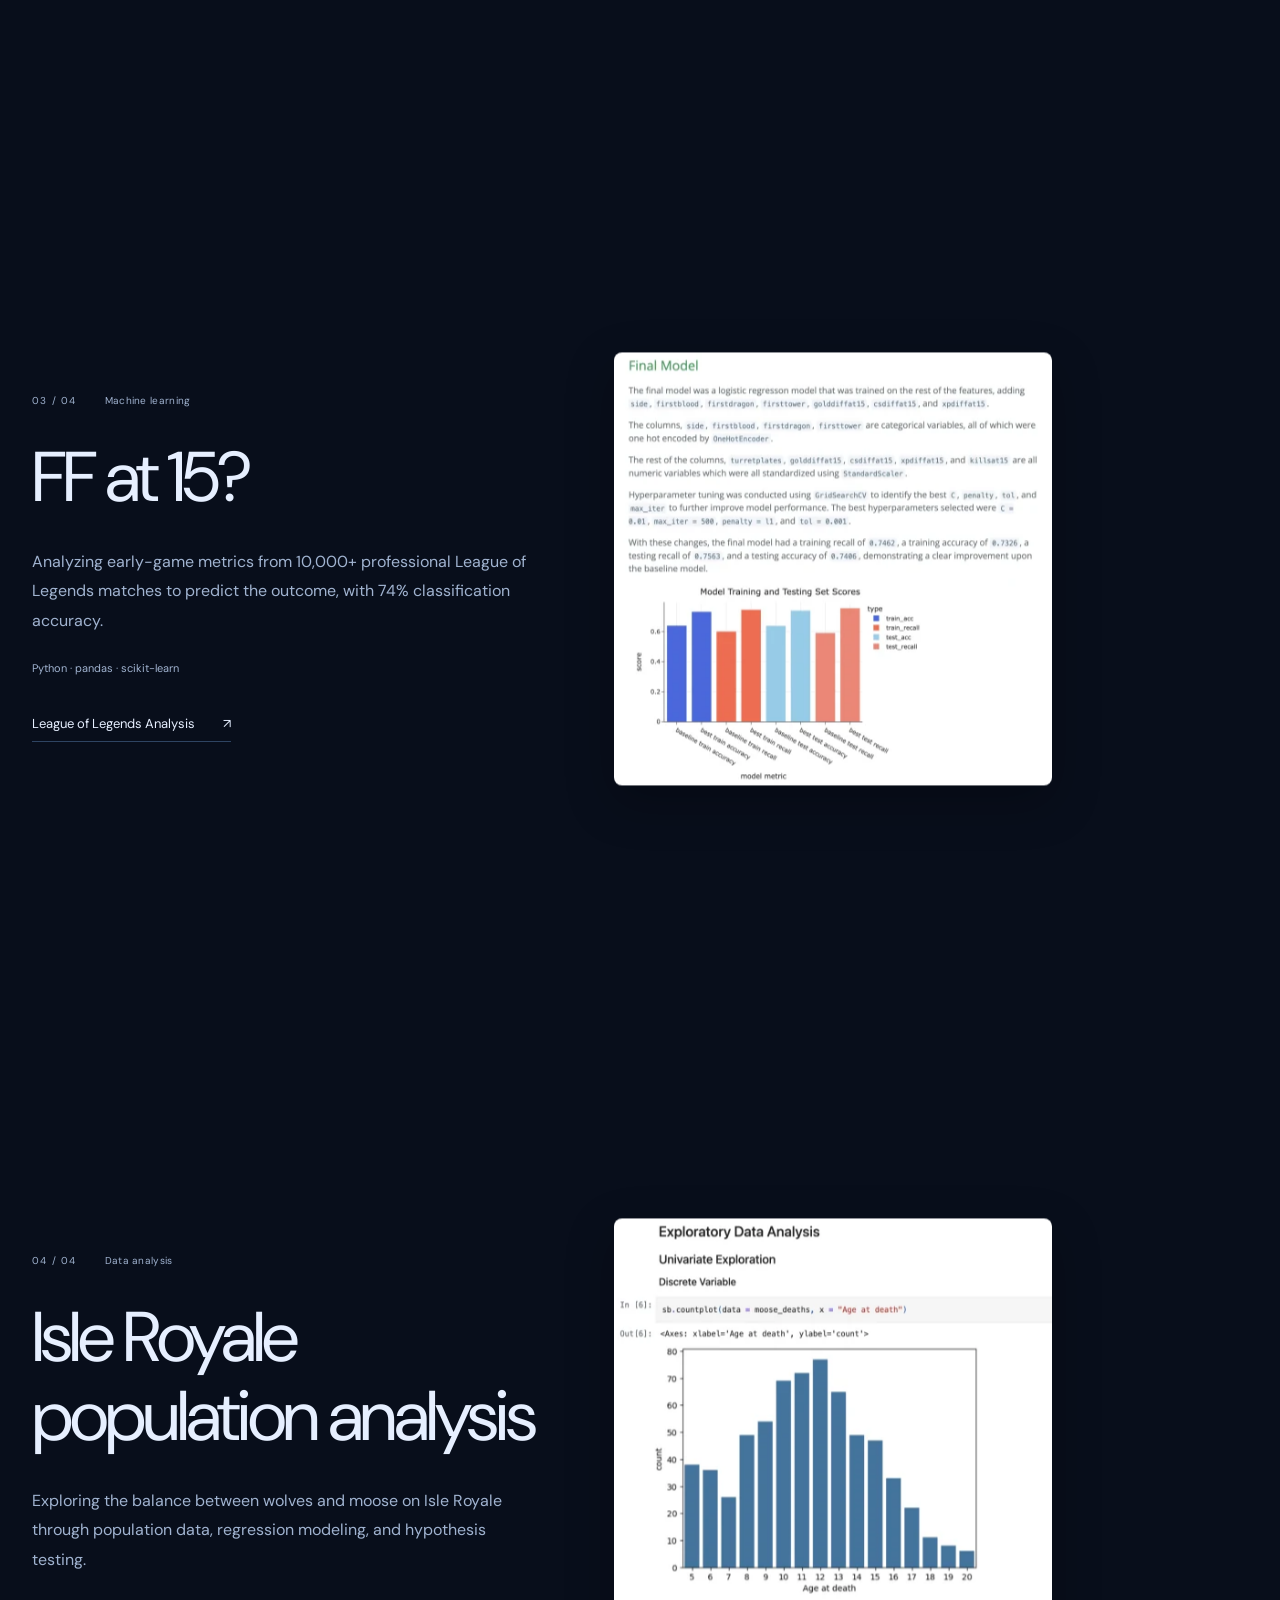
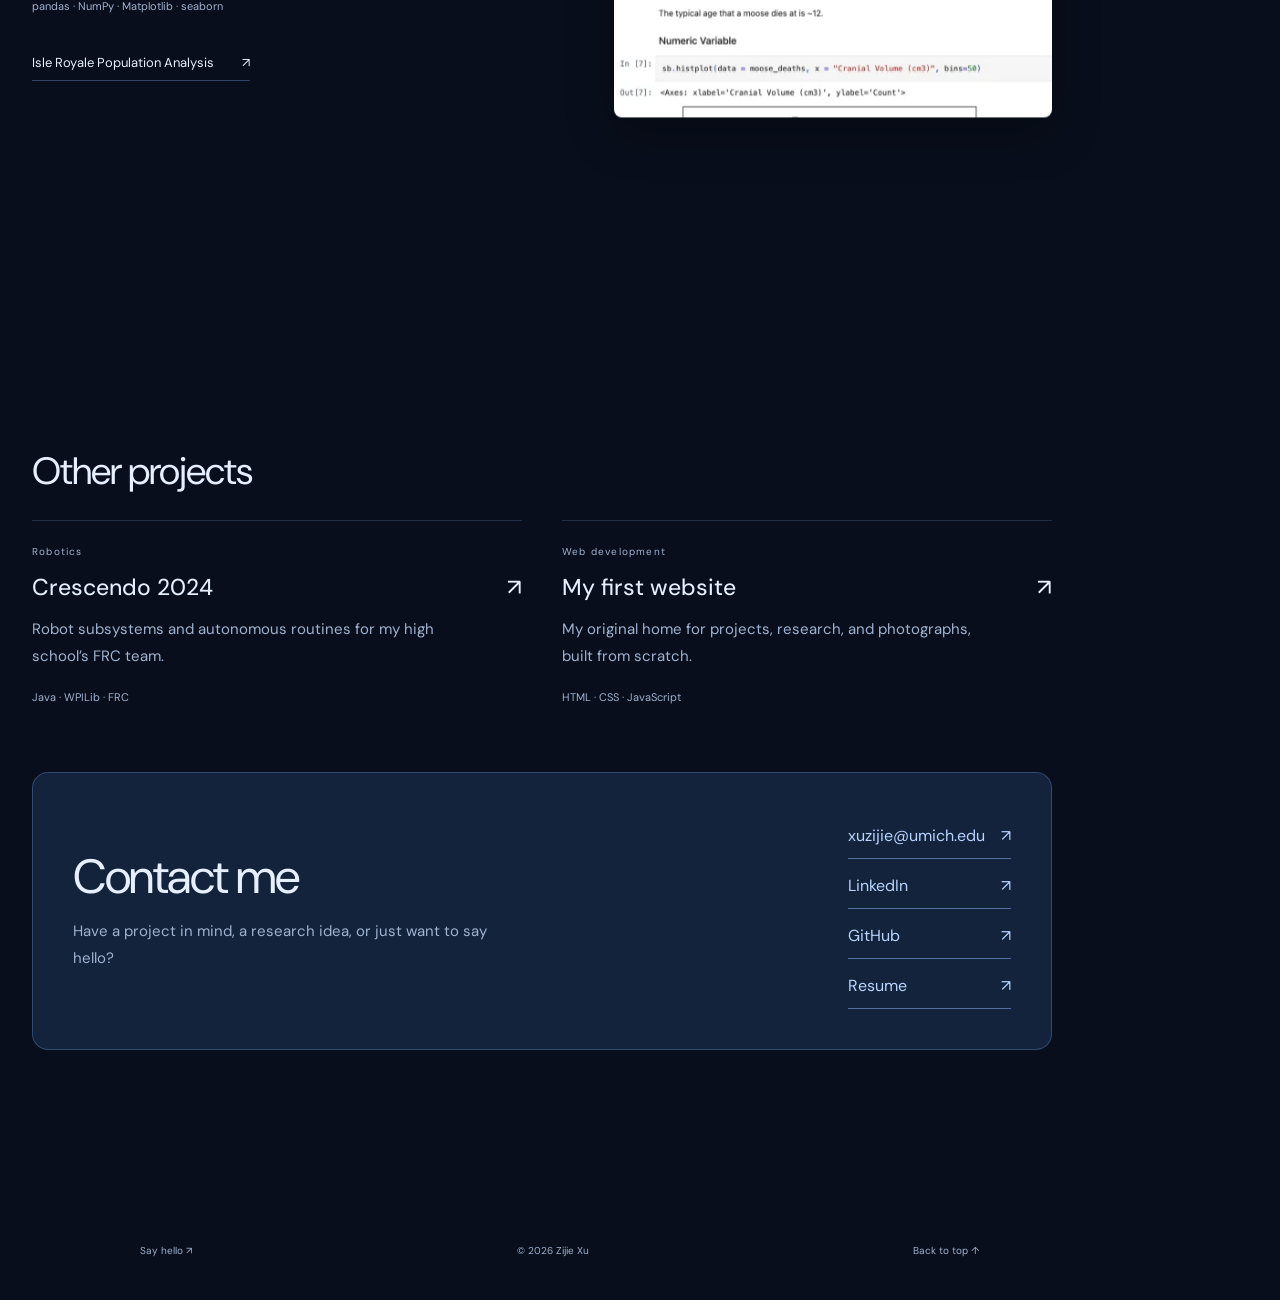
==== commit 7509c8fd: "update headshot" ====
--- a/index.html
+++ b/index.html
@@ -69,7 +69,7 @@
         <p>Outside of research and programming, I enjoy photography and badminton, learning guitar, and probably a little too much milk tea.</p>
         <a class="project-link" href="gallery.html">My photography <span aria-hidden="true">↗</span></a>
       </div>
-      <img class="bio-photo" src="assets/previews/profile-220.webp" width="900" height="848" alt="Portrait of Zijie Xu" loading="lazy" decoding="async" srcset="assets/previews/profile-220.webp 220w, assets/previews/profile-440.webp 440w" sizes="(min-width: 1000px) 280px, 220px" data-full-src="assets/profile.jpg">
+      <img class="bio-photo" src="assets/previews/profile-220.webp" width="1145" height="1374" alt="Portrait of Zijie Xu" loading="lazy" decoding="async" srcset="assets/previews/profile-220.webp 220w, assets/previews/profile-440.webp 440w" sizes="(min-width: 1000px) 280px, 220px" data-full-src="assets/profile.webp">
     </section>
     <section id="work" aria-label="Experience and projects">
       <section id="experience" class="work-experience" aria-labelledby="experience-title">
